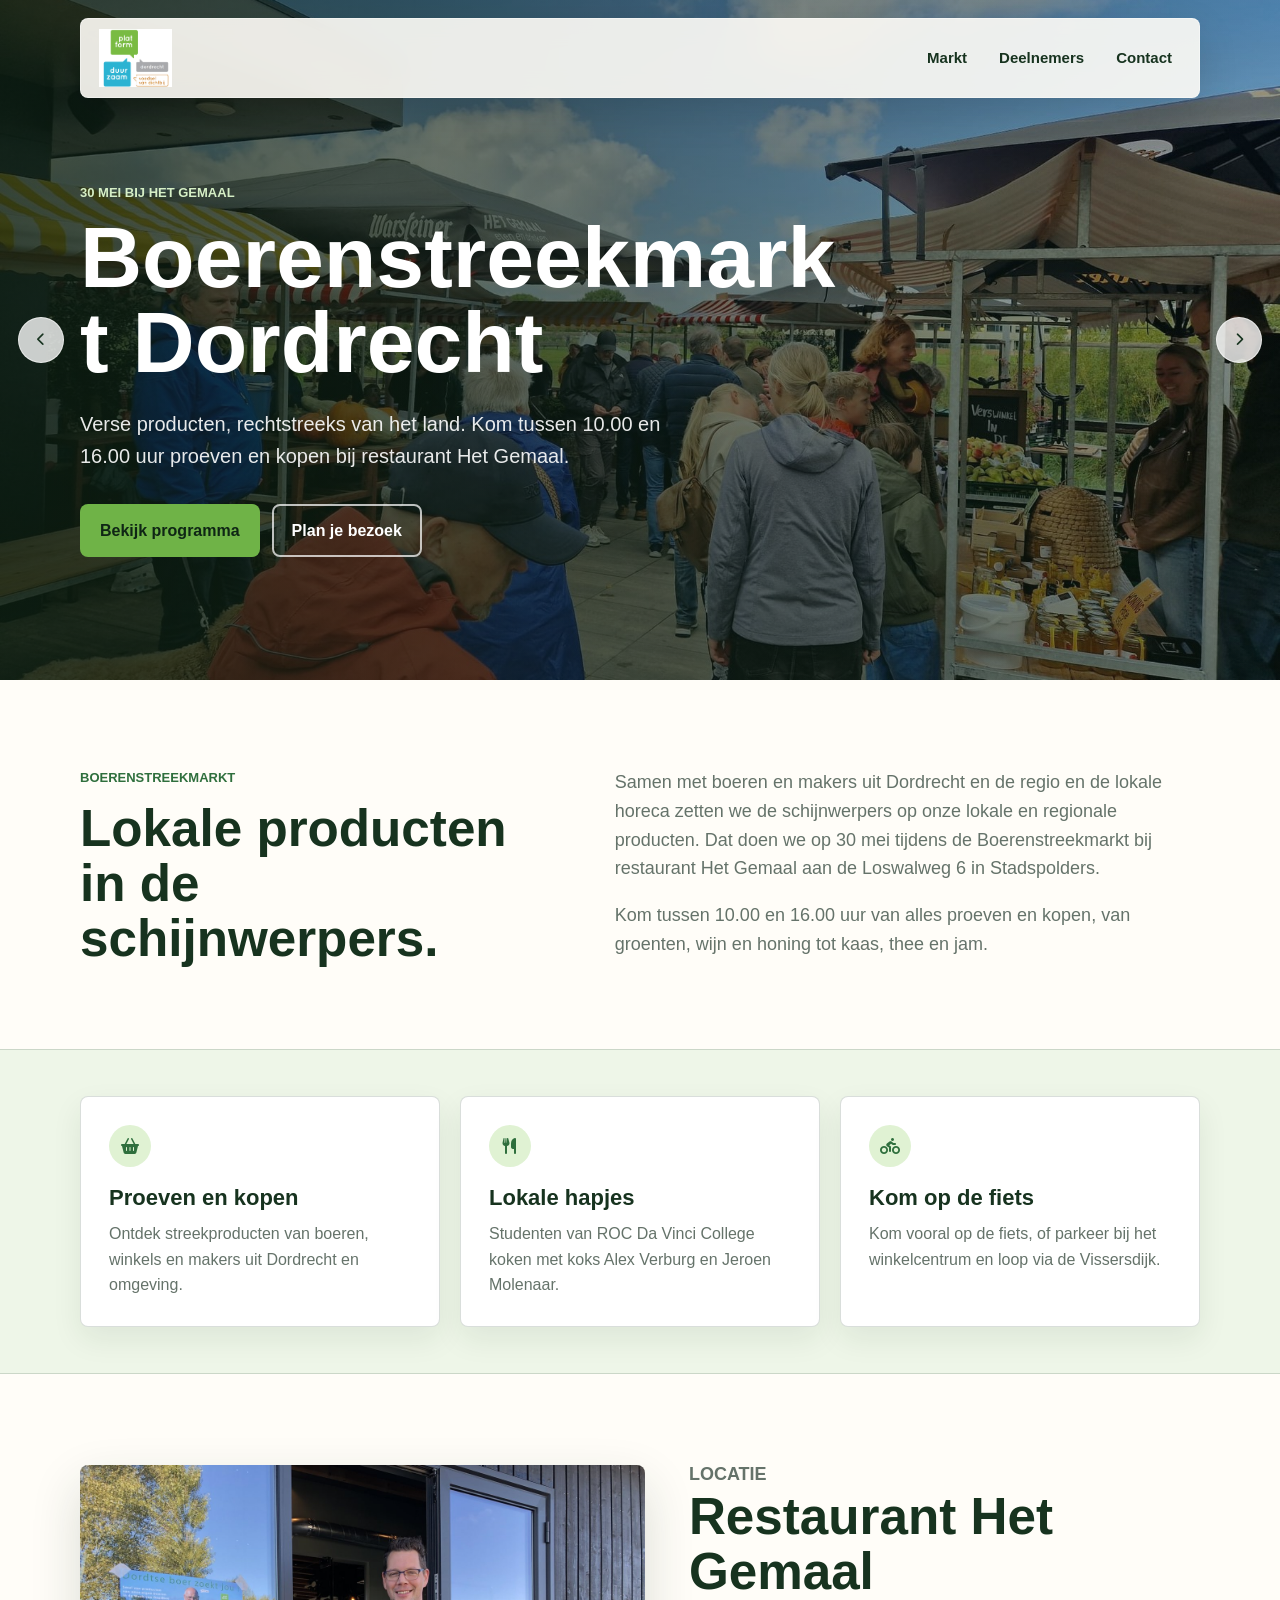
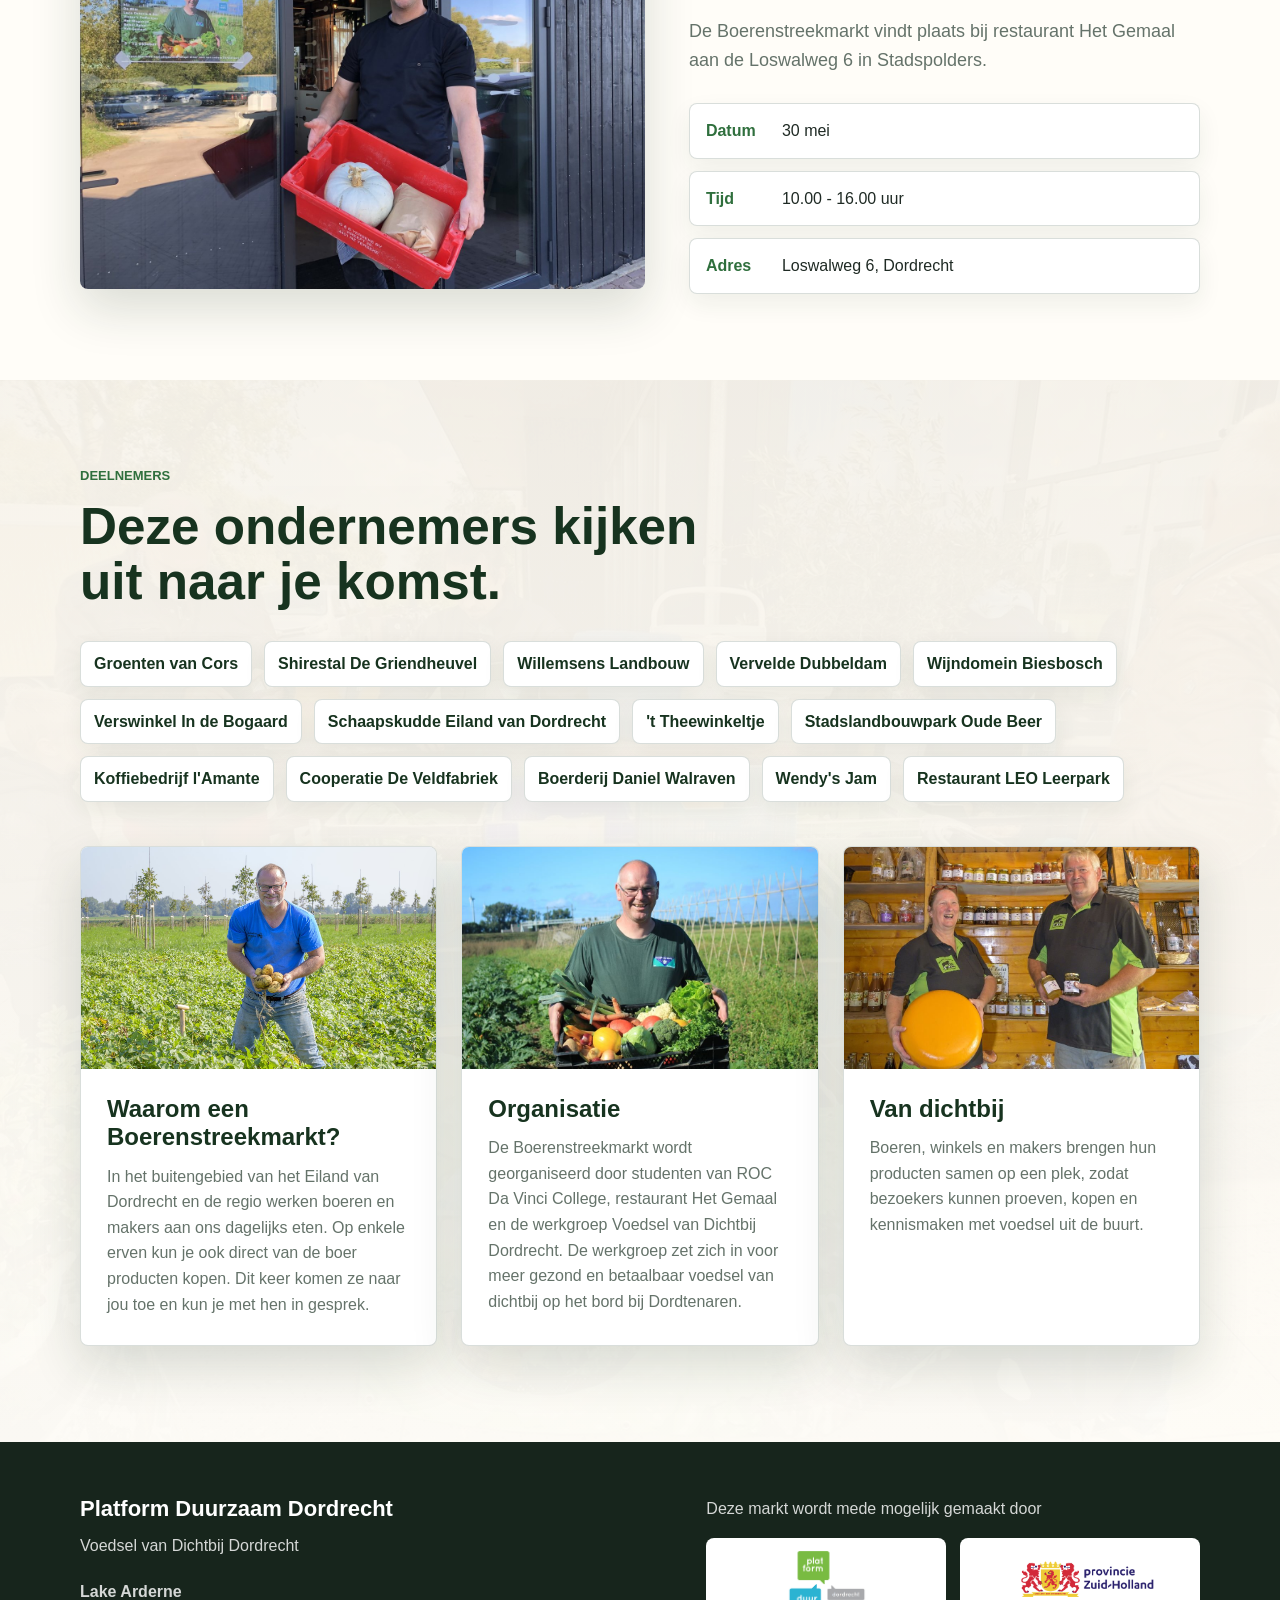
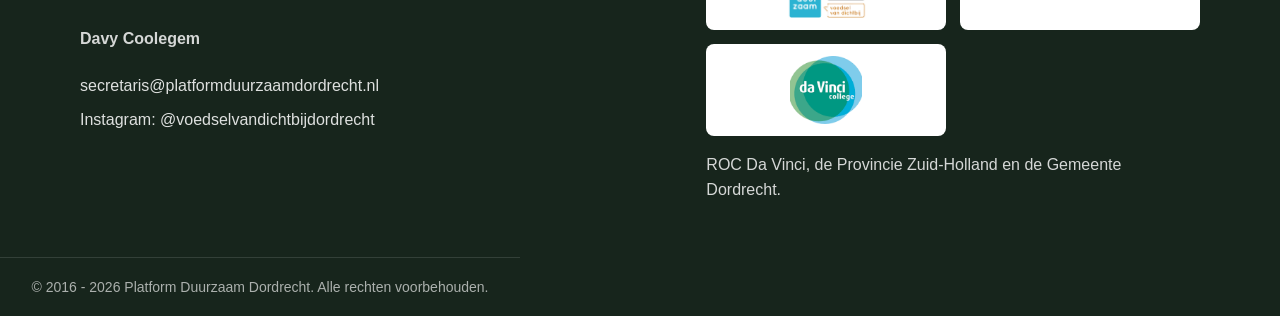
==== index.html @ 02618994 "mentions en davinci logo toegevoeged" ====
<!DOCTYPE html>
<html lang="nl">

<head>
    <meta charset="utf-8">
    <meta http-equiv="X-UA-Compatible" content="IE=edge">
    <meta name="viewport" content="width=device-width, initial-scale=1">
    <meta name="description" content="Boerenstreekmarkt Dordrecht op 30 mei bij restaurant Het Gemaal.">
    <title>Boerenstreekmarkt Dordrecht</title>
    <link rel="stylesheet" href="page.css">
    <link rel="stylesheet" href="https://cdnjs.cloudflare.com/ajax/libs/font-awesome/6.5.0/css/all.min.css">
</head>

<body>
    <header class="site-header">
        <a class="logo-link" href="https://platformduurzaamdordrecht.nl/" aria-label="Platform Duurzaam Dordrecht">
            <img src="images/met voedsel van dichtbij .png" alt="Platform Duurzaam Dordrecht en Voedsel van Dichtbij Dordrecht">
        </a>
        <nav class="site-nav" aria-label="Hoofdnavigatie">
            <a href="#markt">Markt</a>
            <a href="#deelnemers">Deelnemers</a>
            <a href="#contact">Contact</a>
        </nav>
    </header>

    <main>
        <section class="hero" id="markt" aria-label="Boerenstreekmarkt Dordrecht">
            <div class="slider hero-slider">
                <article class="slide active">
                    <img src="images/boerenmarkt1-web.jpg" alt="Kramen en bezoekers op de Boerenstreekmarkt">
                    <div class="hero-content">
                        <p class="eyebrow">30 mei bij Het Gemaal</p>
                        <h1>Boerenstreekmarkt Dordrecht</h1>
                        <p>Verse producten, rechtstreeks van het land. Kom tussen 10.00 en 16.00 uur proeven en kopen bij restaurant Het Gemaal.</p>
                        <div class="hero-actions">
                            <a class="button primary" href="#programma">Bekijk programma</a>
                            <a class="button secondary" href="#locatie">Plan je bezoek</a>
                        </div>
                    </div>
                </article>

                <article class="slide">
                    <img src="images/boerenmarkt2-web.jpg" alt="Verse streekproducten op de Boerenstreekmarkt">
                    <div class="hero-content">
                        <p class="eyebrow">Lokaal en regionaal</p>
                        <h1>Proef de regio</h1>
                        <p>Groenten, wijn, honing, kaas, thee, jam en meer van boeren en makers uit Dordrecht en de regio.</p>
                        <div class="hero-actions">
                            <a class="button primary" href="#deelnemers">Bekijk ondernemers</a>
                            <a class="button secondary" href="#waarom">Waarom deze markt?</a>
                        </div>
                    </div>
                </article>

                <article class="slide">
                    <img src="images/boerenmarkt3-web.jpg" alt="Bezoekers bij een kraam met streekproducten">
                    <div class="hero-content">
                        <p class="eyebrow">Koken met lokale ingredienten</p>
                        <h1>Ontmoet de makers</h1>
                        <p>Studenten van ROC Da Vinci College koken samen met professionele koks lekkere hapjes met lokale ingredienten.</p>
                        <div class="hero-actions">
                            <a class="button primary" href="#organisatie">Organisatie</a>
                            <a class="button secondary" href="#contact">Contact</a>
                        </div>
                    </div>
                </article>
            </div>

            <button class="slider-button hero-prev" type="button" aria-label="Vorige foto">
                <i class="fa-solid fa-chevron-left" aria-hidden="true"></i>
            </button>
            <button class="slider-button hero-next" type="button" aria-label="Volgende foto">
                <i class="fa-solid fa-chevron-right" aria-hidden="true"></i>
            </button>
        </section>

        <section class="intro-section" id="programma">
            <div class="section-inner intro-grid">
                <div>
                    <p class="section-label">Boerenstreekmarkt</p>
                    <h2>Lokale producten in de schijnwerpers.</h2>
                </div>
                <div class="intro-copy">
                    <p>Samen met boeren en makers uit Dordrecht en de regio en de lokale horeca zetten we de schijnwerpers op onze lokale en regionale producten. Dat doen we op 30 mei tijdens de Boerenstreekmarkt bij restaurant Het Gemaal aan de Loswalweg 6 in Stadspolders.</p>
                    <p>Kom tussen 10.00 en 16.00 uur van alles proeven en kopen, van groenten, wijn en honing tot kaas, thee en jam.</p>
                </div>
            </div>
        </section>

        <section class="feature-band">
            <div class="section-inner feature-grid">
                <article>
                    <i class="fa-solid fa-basket-shopping" aria-hidden="true"></i>
                    <h3>Proeven en kopen</h3>
                    <p>Ontdek streekproducten van boeren, winkels en makers uit Dordrecht en omgeving.</p>
                </article>
                <article>
                    <i class="fa-solid fa-utensils" aria-hidden="true"></i>
                    <h3>Lokale hapjes</h3>
                    <p>Studenten van ROC Da Vinci College koken met koks Alex Verburg en Jeroen Molenaar.</p>
                </article>
                <article>
                    <i class="fa-solid fa-person-biking" aria-hidden="true"></i>
                    <h3>Kom op de fiets</h3>
                    <p>Kom vooral op de fiets, of parkeer bij het winkelcentrum en loop via de Vissersdijk.</p>
                </article>
            </div>
        </section>

        <section class="location-section" id="locatie">
            <div class="section-inner location-grid">
                <div class="location-image">
                    <img src="images/het-gemaal-web.jpg" alt="Restaurant Het Gemaal met verse producten">
                </div>
                <div class="location-content">
                    <p class="section-label">Locatie</p>
                    <h2>Restaurant Het Gemaal</h2>
                    <p>De Boerenstreekmarkt vindt plaats bij restaurant Het Gemaal aan de Loswalweg 6 in Stadspolders.</p>
                    <div class="quick-facts">
                        <span><strong>Datum</strong> 30 mei</span>
                        <span><strong>Tijd</strong> 10.00 - 16.00 uur</span>
                        <span><strong>Adres</strong> Loswalweg 6, Dordrecht</span>
                    </div>
                </div>
            </div>
        </section>

        <section class="agenda-section" id="deelnemers">
            <div class="section-inner">
                <div class="section-heading">
                    <p class="section-label">Deelnemers</p>
                    <h2>Deze ondernemers kijken uit naar je komst.</h2>
                </div>

                <div class="participants">
                    <span>Groenten van Cors</span>
                    <span>Shirestal De Griendheuvel</span>
                    <span>Willemsens Landbouw</span>
                    <span>Vervelde Dubbeldam</span>
                    <span>Wijndomein Biesbosch</span>
                    <span>Verswinkel In de Bogaard</span>
                    <span>Schaapskudde Eiland van Dordrecht</span>
                    <span>'t Theewinkeltje</span>
                    <span>Stadslandbouwpark Oude Beer</span>
                    <span>Koffiebedrijf l'Amante</span>
                    <span>Cooperatie De Veldfabriek</span>
                    <span>Boerderij Daniel Walraven</span>
                    <span>Wendy's Jam</span>
                    <span>Restaurant LEO Leerpark</span>
                </div>

                <div class="story-grid" id="waarom">
                    <article>
                        <img src="images/jan-willemsens-web.jpg" alt="Boer met aardappelen op het land">
                        <h3>Waarom een Boerenstreekmarkt?</h3>
                        <p>In het buitengebied van het Eiland van Dordrecht en de regio werken boeren en makers aan ons dagelijks eten. Op enkele erven kun je ook direct van de boer producten kopen. Dit keer komen ze naar jou toe en kun je met hen in gesprek.</p>
                    </article>
                    <article id="organisatie">
                        <img src="images/corstiaan-den-boer-web.jpg" alt="Lokale maker met verse groenten">
                        <h3>Organisatie</h3>
                        <p>De Boerenstreekmarkt wordt georganiseerd door studenten van ROC Da Vinci College, restaurant Het Gemaal en de werkgroep Voedsel van Dichtbij Dordrecht. De werkgroep zet zich in voor meer gezond en betaalbaar voedsel van dichtbij op het bord bij Dordtenaren.</p>
                    </article>
                    <article>
                        <img src="images/griendheuvel-web.jpg" alt="Streekproducenten met producten in een winkel">
                        <h3>Van dichtbij</h3>
                        <p>Boeren, winkels en makers brengen hun producten samen op een plek, zodat bezoekers kunnen proeven, kopen en kennismaken met voedsel uit de buurt.</p>
                    </article>
                </div>
            </div>
        </section>
    </main>

    <footer class="site-footer" id="contact">
        <div class="section-inner footer-grid">
            <div>
                <h2>Platform Duurzaam Dordrecht</h2>
                <p>Voedsel van Dichtbij Dordrecht</p>
                <h4>Lake Arderne</h4>
                <h4>Davy Coolegem</h4>
                <address>
                    <a href="mailto:secretaris@platformduurzaamdordrecht.nl">secretaris@platformduurzaamdordrecht.nl</a>
                    <a href="https://www.instagram.com/voedselvandichtbijdordrecht/">Instagram: @voedselvandichtbijdordrecht</a>
                </address>
                
            </div>
            <div class="footer-partners">
                <p>Deze markt wordt mede mogelijk gemaakt door</p>
                <div class="partner-logos">
                    <img src="images/met voedsel van dichtbij .png" alt="Platform Duurzaam Dordrecht en Voedsel van Dichtbij Dordrecht">
                    <img src="images/Provincie Zuid-Holland-Basislogo-RGB-1.0_extra-onderruimte.png" alt="Provincie Zuid-Holland">
                    <img src="images/davinci_logo.png" alt="ROC Da Vinci College">
                </div>
                <p>ROC Da Vinci, de Provincie Zuid-Holland en de Gemeente Dordrecht.</p>
            </div>
        </div>
        <p class="copyright">&copy; 2016 - 2026 Platform Duurzaam Dordrecht. Alle rechten voorbehouden.</p>
    </footer>

    <script src="page.js"></script>
</body>

</html>
---- page.css ----
:root {
    --green-900: #17331f;
    --green-700: #2f6f3d;
    --green-500: #6fb347;
    --sky-500: #2f9fbd;
    --cream: #f8f4ec;
    --paper: #fffdf8;
    --ink: #1f2a24;
    --muted: #65736a;
    --line: rgba(23, 51, 31, 0.16);
    --shadow: 0 20px 50px rgba(23, 51, 31, 0.16);
}

* {
    box-sizing: border-box;
}

html {
    scroll-behavior: smooth;
}

body {
    margin: 0;
    overflow-x: hidden;
    background: var(--paper);
    color: var(--ink);
    font-family: Arial, Helvetica, sans-serif;
    line-height: 1.6;
}

img {
    display: block;
    max-width: 100%;
}

a {
    color: inherit;
}

.section-inner {
    width: min(1120px, calc(100% - 40px));
    margin: 0 auto;
}

.site-header {
    position: fixed;
    top: 18px;
    left: 50%;
    z-index: 20;
    display: flex;
    width: min(1120px, calc(100% - 32px));
    min-height: 66px;
    align-items: center;
    justify-content: space-between;
    gap: 18px;
    padding: 10px 14px 10px 18px;
    transform: translateX(-50%);
    border: 1px solid rgba(255, 255, 255, 0.38);
    border-radius: 8px;
    background: rgba(255, 253, 248, 0.9);
    box-shadow: 0 14px 40px rgba(0, 0, 0, 0.12);
    backdrop-filter: blur(12px);
}

.logo-link {
    display: inline-flex;
    align-items: center;
    text-decoration: none;
}

.logo-link img {
    width: auto;
    height: 58px;
    max-width: 190px;
    object-fit: contain;
}

.site-nav {
    display: flex;
    align-items: center;
    gap: 6px;
}

.site-nav a {
    border-radius: 8px;
    padding: 9px 13px;
    color: var(--green-900);
    font-size: 15px;
    font-weight: 700;
    text-decoration: none;
}

.site-nav a:hover,
.site-nav a:focus-visible {
    background: #e8f3df;
    outline: none;
}

.hero {
    position: relative;
    min-height: 680px;
    overflow: hidden;
    background: var(--green-900);
}

.hero-slider {
    position: relative;
    min-height: 680px;
}

.slide {
    position: absolute;
    inset: 0;
    display: grid;
    place-items: center;
    opacity: 0;
    pointer-events: none;
    transition: opacity 0.8s ease;
}

.slide.active {
    opacity: 1;
    pointer-events: auto;
}

.slide::after {
    position: absolute;
    inset: 0;
    content: "";
    background:
        linear-gradient(90deg, rgba(13, 31, 18, 0.76) 0%, rgba(13, 31, 18, 0.52) 46%, rgba(13, 31, 18, 0.2) 100%),
        linear-gradient(0deg, rgba(13, 31, 18, 0.32), rgba(13, 31, 18, 0.06));
}

.slide img {
    position: absolute;
    inset: 0;
    width: 100%;
    height: 100%;
    object-fit: cover;
}

.hero-content {
    position: relative;
    z-index: 2;
    width: min(1120px, calc(100% - 40px));
    margin-top: 60px;
    color: white;
}

.eyebrow,
.section-label {
    margin: 0 0 12px;
    color: #d6efc6;
    font-size: 13px;
    font-weight: 800;
    letter-spacing: 0;
    text-transform: uppercase;
}

.hero-content h1 {
    max-width: 780px;
    margin: 0;
    font-size: clamp(44px, 7vw, 86px);
    line-height: 0.98;
    letter-spacing: 0;
    overflow-wrap: break-word;
}

.hero-content > p:not(.eyebrow) {
    max-width: 620px;
    margin: 24px 0 0;
    color: rgba(255, 255, 255, 0.9);
    font-size: 20px;
}

.hero-actions {
    display: flex;
    flex-wrap: wrap;
    gap: 12px;
    margin-top: 32px;
}

.button {
    display: inline-flex;
    min-height: 48px;
    align-items: center;
    justify-content: center;
    border: 2px solid transparent;
    border-radius: 8px;
    padding: 12px 18px;
    font-weight: 800;
    text-decoration: none;
    transition: transform 0.2s ease, background 0.2s ease, border-color 0.2s ease;
}

.button:hover,
.button:focus-visible {
    transform: translateY(-2px);
    outline: none;
}

.button.primary {
    background: var(--green-500);
    color: #0f2615;
}

.button.secondary {
    border-color: rgba(255, 255, 255, 0.72);
    color: white;
}

.button.secondary:hover,
.button.secondary:focus-visible {
    background: white;
    color: var(--green-900);
}

.slider-button {
    position: absolute;
    top: 50%;
    z-index: 5;
    display: inline-grid;
    width: 46px;
    height: 46px;
    place-items: center;
    border: 1px solid rgba(255, 255, 255, 0.58);
    border-radius: 50%;
    background: rgba(255, 255, 255, 0.78);
    color: var(--green-900);
    cursor: pointer;
    transform: translateY(-50%);
    transition: background 0.2s ease, transform 0.2s ease;
}

.slider-button:hover,
.slider-button:focus-visible {
    background: white;
    outline: none;
    transform: translateY(-50%) scale(1.05);
}

.hero-prev {
    left: max(18px, calc((100vw - 1120px) / 2 - 72px));
}

.hero-next {
    right: max(18px, calc((100vw - 1120px) / 2 - 72px));
}

.intro-section {
    padding: 88px 0 72px;
    background: var(--paper);
}

.intro-grid {
    display: grid;
    grid-template-columns: 0.9fr 1.1fr;
    gap: 56px;
    align-items: start;
}

.section-label {
    color: var(--green-700);
}

.intro-grid h2,
.section-heading h2 {
    margin: 0;
    color: var(--green-900);
    font-size: clamp(32px, 4vw, 52px);
    line-height: 1.08;
    letter-spacing: 0;
}

.intro-copy p {
    margin: 0 0 18px;
    color: var(--muted);
    font-size: 18px;
}

.feature-band {
    padding: 46px 0;
    background: #eef6e8;
    border-block: 1px solid var(--line);
}

.feature-grid {
    display: grid;
    grid-template-columns: repeat(3, 1fr);
    gap: 20px;
}

.feature-grid article {
    min-height: 190px;
    padding: 28px;
    border: 1px solid var(--line);
    border-radius: 8px;
    background: white;
    box-shadow: 0 12px 30px rgba(23, 51, 31, 0.08);
}

.feature-grid i {
    display: inline-grid;
    width: 42px;
    height: 42px;
    margin-bottom: 18px;
    place-items: center;
    border-radius: 50%;
    background: #e0f2d3;
    color: var(--green-700);
}

.feature-grid h3,
.agenda-panel h3,
.site-footer h2 {
    margin: 0 0 10px;
    color: var(--green-900);
    font-size: 22px;
    line-height: 1.2;
}

.feature-grid p {
    margin: 0;
    color: var(--muted);
}

.agenda-section {
    padding: 86px 0 96px;
    background:
        linear-gradient(180deg, rgba(248, 244, 236, 0.96), rgba(255, 253, 248, 0.98)),
        url("images/boerenmarkt2-web.jpg") center / cover;
}

.section-heading {
    max-width: 680px;
    margin-bottom: 32px;
}

.agenda-grid {
    display: grid;
    grid-template-columns: repeat(3, 1fr);
    gap: 20px;
}

.agenda-panel {
    display: flex;
    min-height: 360px;
    flex-direction: column;
    gap: 16px;
    padding: 28px;
    border: 1px solid var(--line);
    border-radius: 8px;
    background: rgba(255, 255, 255, 0.94);
    box-shadow: var(--shadow);
}

.agenda-panel.accent {
    background: var(--green-900);
    color: white;
}

.agenda-panel.accent h3,
.agenda-panel.accent .agenda-item p {
    color: white;
}

.agenda-panel.accent .agenda-item {
    border-color: rgba(255, 255, 255, 0.22);
}

.agenda-panel.accent .agenda-item span {
    background: #d6efc6;
    color: var(--green-900);
}

.agenda-item {
    display: grid;
    grid-template-columns: 86px 1fr;
    gap: 14px;
    align-items: start;
    padding-top: 16px;
    border-top: 1px solid var(--line);
}

.agenda-item span {
    display: inline-flex;
    min-height: 34px;
    align-items: center;
    justify-content: center;
    border-radius: 8px;
    background: #e8f3df;
    color: var(--green-900);
    font-size: 14px;
    font-weight: 800;
    text-align: center;
}

.agenda-item p {
    margin: 0;
    color: var(--muted);
}

.location-section {
    padding: 86px 0;
    background: var(--paper);
}

.location-grid {
    display: grid;
    grid-template-columns: 1.05fr 0.95fr;
    gap: 44px;
    align-items: center;
}

.location-image {
    overflow: hidden;
    border-radius: 8px;
    box-shadow: var(--shadow);
}

.location-image img {
    width: 100%;
    aspect-ratio: 4 / 3;
    object-fit: cover;
}

.location-content h2 {
    margin: 0 0 18px;
    color: var(--green-900);
    font-size: clamp(32px, 4vw, 52px);
    line-height: 1.08;
}

.location-content p {
    margin: 0;
    color: var(--muted);
    font-size: 18px;
}

.quick-facts {
    display: grid;
    gap: 12px;
    margin-top: 28px;
}

.quick-facts span {
    display: flex;
    gap: 12px;
    align-items: center;
    padding: 14px 16px;
    border: 1px solid var(--line);
    border-radius: 8px;
    background: white;
    box-shadow: 0 10px 24px rgba(23, 51, 31, 0.07);
}

.quick-facts strong {
    min-width: 64px;
    color: var(--green-700);
}

.participants {
    display: flex;
    flex-wrap: wrap;
    gap: 12px;
    margin-bottom: 44px;
}

.participants span {
    display: inline-flex;
    min-height: 42px;
    align-items: center;
    border: 1px solid var(--line);
    border-radius: 8px;
    padding: 9px 13px;
    background: white;
    color: var(--green-900);
    font-weight: 800;
    box-shadow: 0 8px 22px rgba(23, 51, 31, 0.07);
}

.story-grid {
    display: grid;
    grid-template-columns: repeat(3, 1fr);
    gap: 24px;
}

.story-grid article {
    overflow: hidden;
    border: 1px solid var(--line);
    border-radius: 8px;
    background: white;
    box-shadow: var(--shadow);
}

.story-grid img {
    width: 100%;
    aspect-ratio: 16 / 10;
    object-fit: cover;
}

.story-grid h3 {
    margin: 26px 26px 12px;
    color: var(--green-900);
    font-size: 24px;
    line-height: 1.18;
}

.story-grid p {
    margin: 0 26px 28px;
    color: var(--muted);
}

.site-footer {
    background: #17251c;
    color: rgba(255, 255, 255, 0.82);
}

.footer-grid {
    display: grid;
    grid-template-columns: 1.2fr 1fr;
    gap: 34px;
    align-items: start;
    padding: 54px 0 38px;
}

.site-footer h2 {
    color: white;
}

.site-footer p {
    max-width: 520px;
    margin: 0;
}

.site-footer address {
    display: grid;
    gap: 8px;
    margin-top: 18px;
    font-style: normal;
}

.site-footer a {
    color: rgba(255, 255, 255, 0.86);
    text-decoration: none;
}

.site-footer a:hover,
.site-footer a:focus-visible {
    color: #d6efc6;
    outline: none;
}

.footer-partners p {
    margin: 0 0 16px;
}

.partner-logos {
    display: grid;
    grid-template-columns: 1fr 1fr;
    gap: 14px;
    align-items: center;
    margin-bottom: 16px;
}

.partner-logos img {
    width: 100%;
    max-height: 92px;
    object-fit: contain;
    border-radius: 8px;
    background: white;
    padding: 12px;
}

.copyright {
    margin: 0;
    padding: 18px 20px;
    border-top: 1px solid rgba(255, 255, 255, 0.12);
    color: rgba(255, 255, 255, 0.64);
    font-size: 14px;
    text-align: center;
}

@media (max-width: 980px) {
    .hero,
    .hero-slider {
        min-height: 620px;
    }

    .intro-grid,
    .feature-grid,
    .agenda-grid,
    .location-grid,
    .story-grid,
    .footer-grid {
        grid-template-columns: 1fr;
    }

    .agenda-panel {
        min-height: auto;
    }
}

@media (max-width: 720px) {
    .section-inner {
        width: min(100% - 28px, 1120px);
    }

    .site-header {
        top: 10px;
        width: calc(100% - 20px);
        align-items: flex-start;
        flex-direction: column;
        gap: 10px;
        padding: 12px;
    }

    .logo-link img {
        width: auto;
        height: 54px;
    }

    .site-nav {
        width: 100%;
        justify-content: space-between;
    }

    .site-nav a {
        padding: 8px 9px;
        font-size: 14px;
    }

    .hero,
    .hero-slider {
        min-height: 680px;
    }

    .hero-content {
        width: min(100% - 30px, 1120px);
        margin-top: 110px;
    }

    .hero-content h1 {
        font-size: 34px;
        line-height: 1.08;
    }

    .hero-content > p:not(.eyebrow) {
        font-size: 18px;
    }

    .hero-actions {
        align-items: stretch;
        flex-direction: column;
    }

    .button {
        width: 100%;
    }

    .slider-button {
        top: auto;
        bottom: 22px;
        transform: none;
    }

    .slider-button:hover,
    .slider-button:focus-visible {
        transform: scale(1.05);
    }

    .hero-prev {
        left: 18px;
    }

    .hero-next {
        right: 18px;
    }

    .intro-section,
    .agenda-section {
        padding: 62px 0;
    }

    .feature-grid article,
    .agenda-panel {
        padding: 22px;
    }

    .agenda-item {
        grid-template-columns: 1fr;
        gap: 9px;
    }

    .agenda-item span {
        width: fit-content;
        padding: 0 12px;
    }

    .quick-facts span {
        align-items: flex-start;
        flex-direction: column;
        gap: 3px;
    }

    .participants span {
        width: 100%;
    }

    .partner-logos {
        grid-template-columns: 1fr;
    }
}
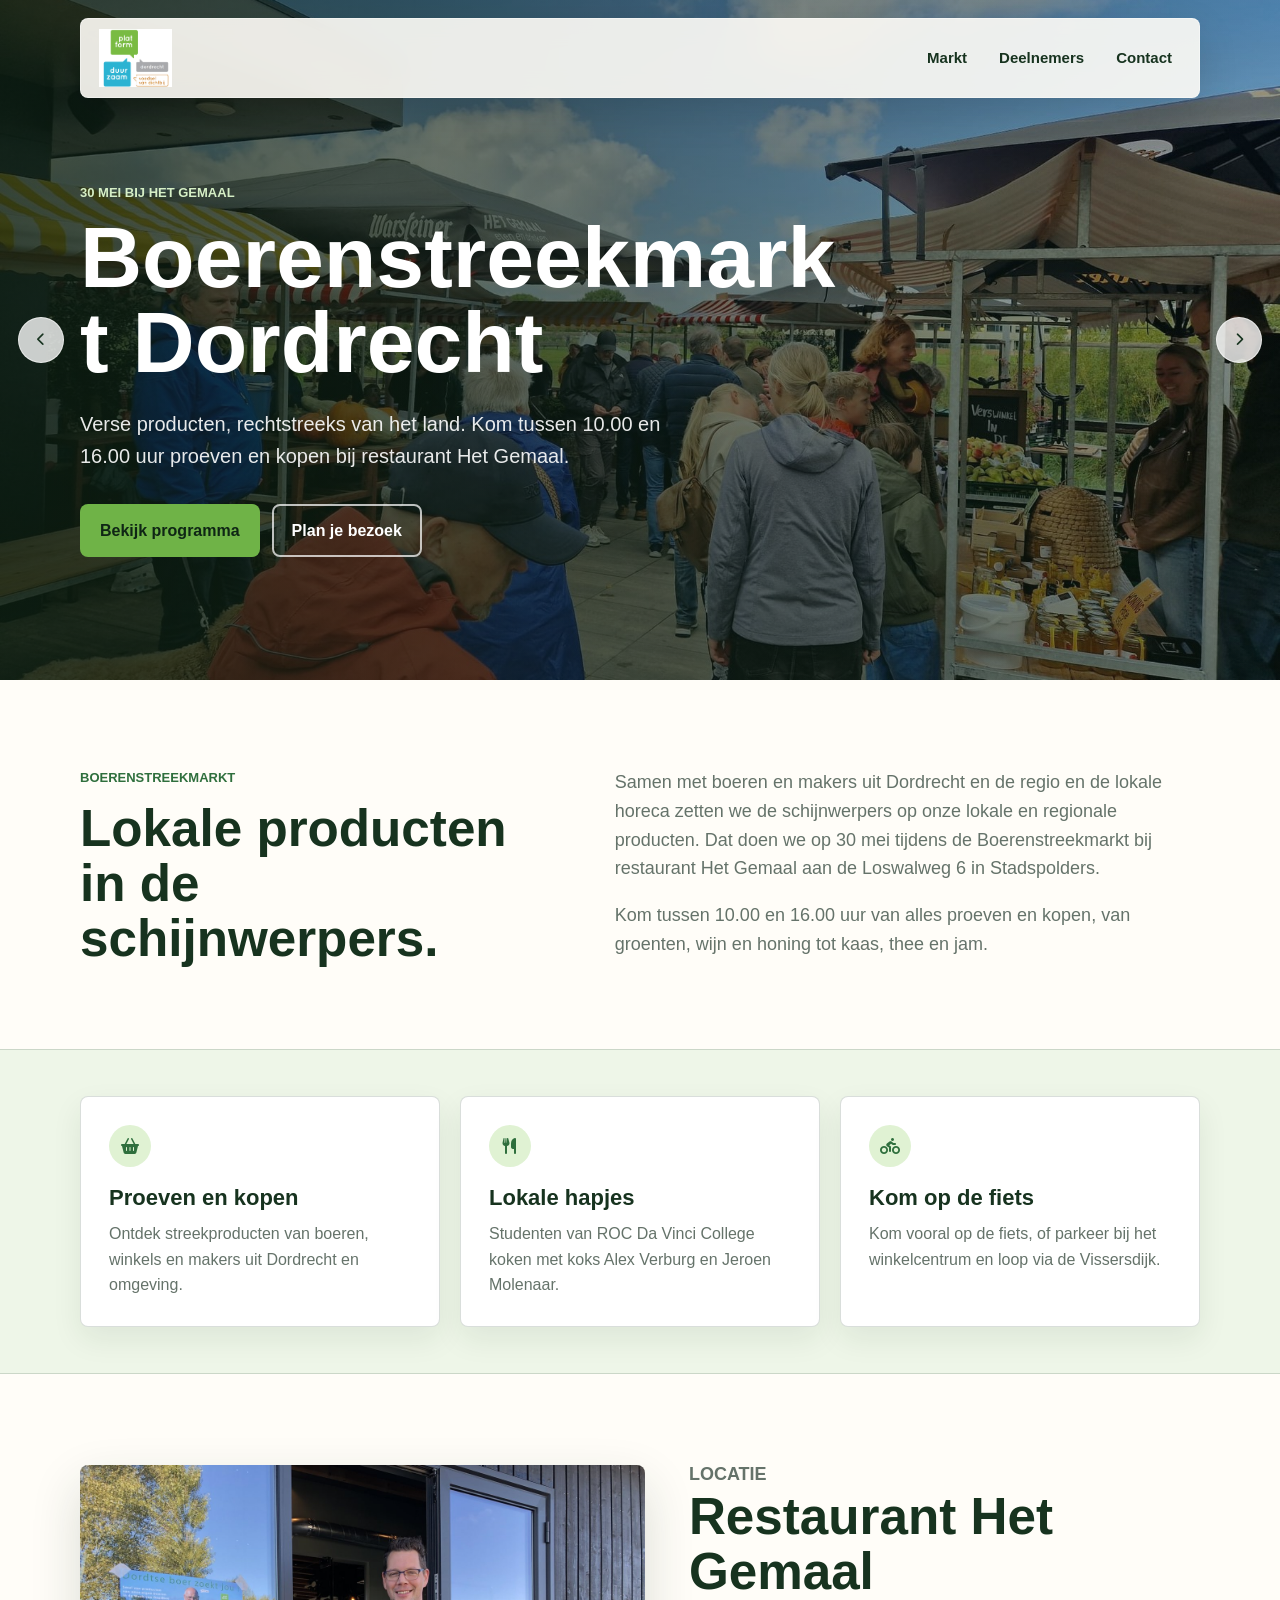
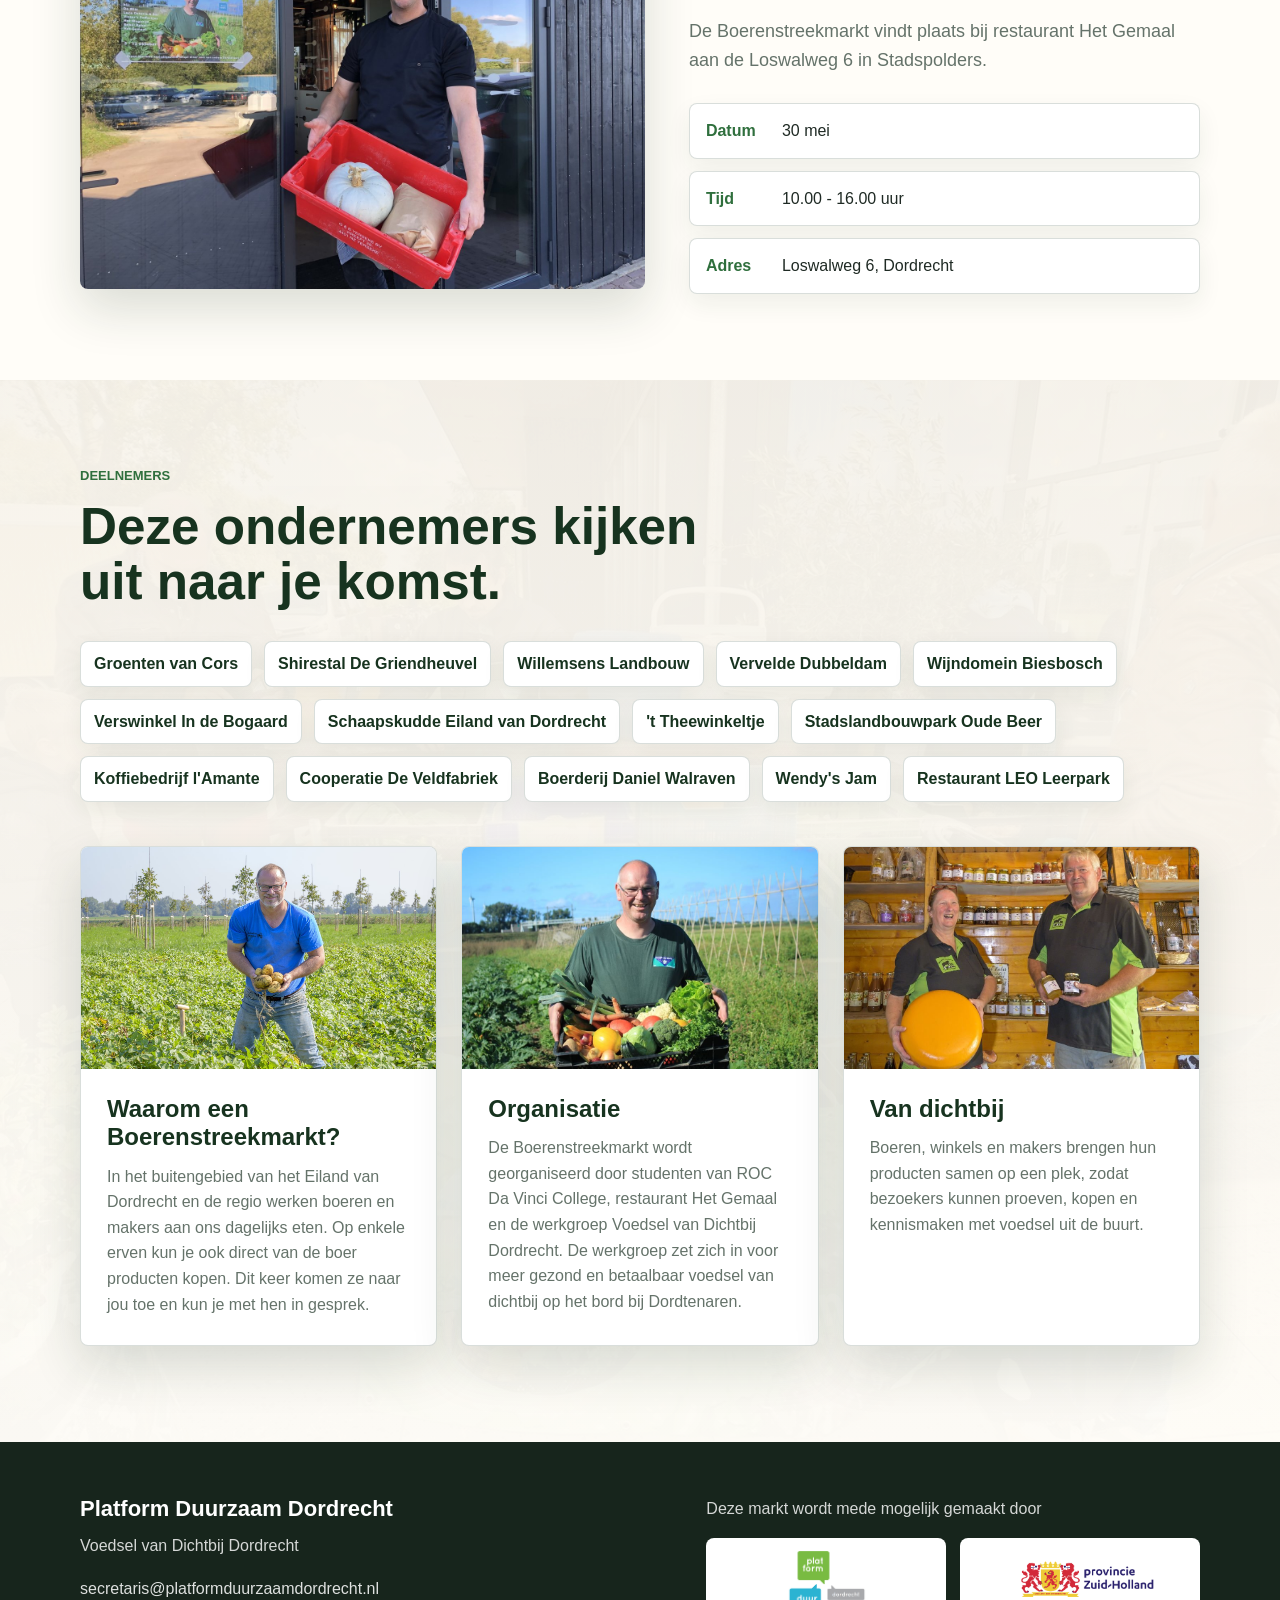
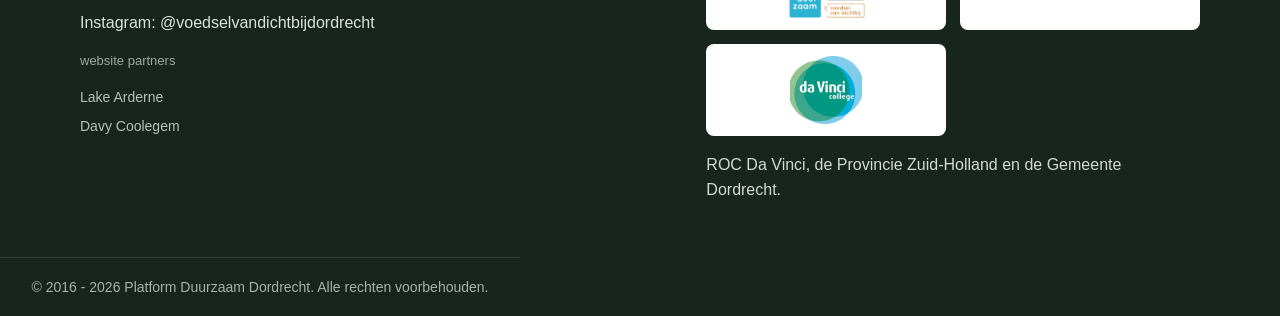
==== commit 2e4db2e0: "creator names netter gemaakt" ====
--- a/index.html
+++ b/index.html
@@ -175,12 +175,15 @@
             <div>
                 <h2>Platform Duurzaam Dordrecht</h2>
                 <p>Voedsel van Dichtbij Dordrecht</p>
-                <h4>Lake Arderne</h4>
-                <h4>Davy Coolegem</h4>
                 <address>
                     <a href="mailto:secretaris@platformduurzaamdordrecht.nl">secretaris@platformduurzaamdordrecht.nl</a>
                     <a href="https://www.instagram.com/voedselvandichtbijdordrecht/">Instagram: @voedselvandichtbijdordrecht</a>
                 </address>
+                <div class="footer-contacts">
+                    <p style="margin: 16px 0 8px; font-size: 13px; color: rgba(255, 255, 255, 0.6);">website partners</p>
+                    <div class="contact-person">Lake Arderne</div>
+                    <div class="contact-person">Davy Coolegem</div>
+                </div>
                 
             </div>
             <div class="footer-partners">
--- a/page.css
+++ b/page.css
@@ -552,6 +552,18 @@
     outline: none;
 }
 
+.footer-contacts {
+    display: flex;
+    flex-direction: column;
+    gap: 6px;
+}
+
+.contact-person {
+    font-weight: 400;
+    font-size: 14px;
+    color: rgba(255, 255, 255, 0.7);
+}
+
 .footer-partners p {
     margin: 0 0 16px;
 }
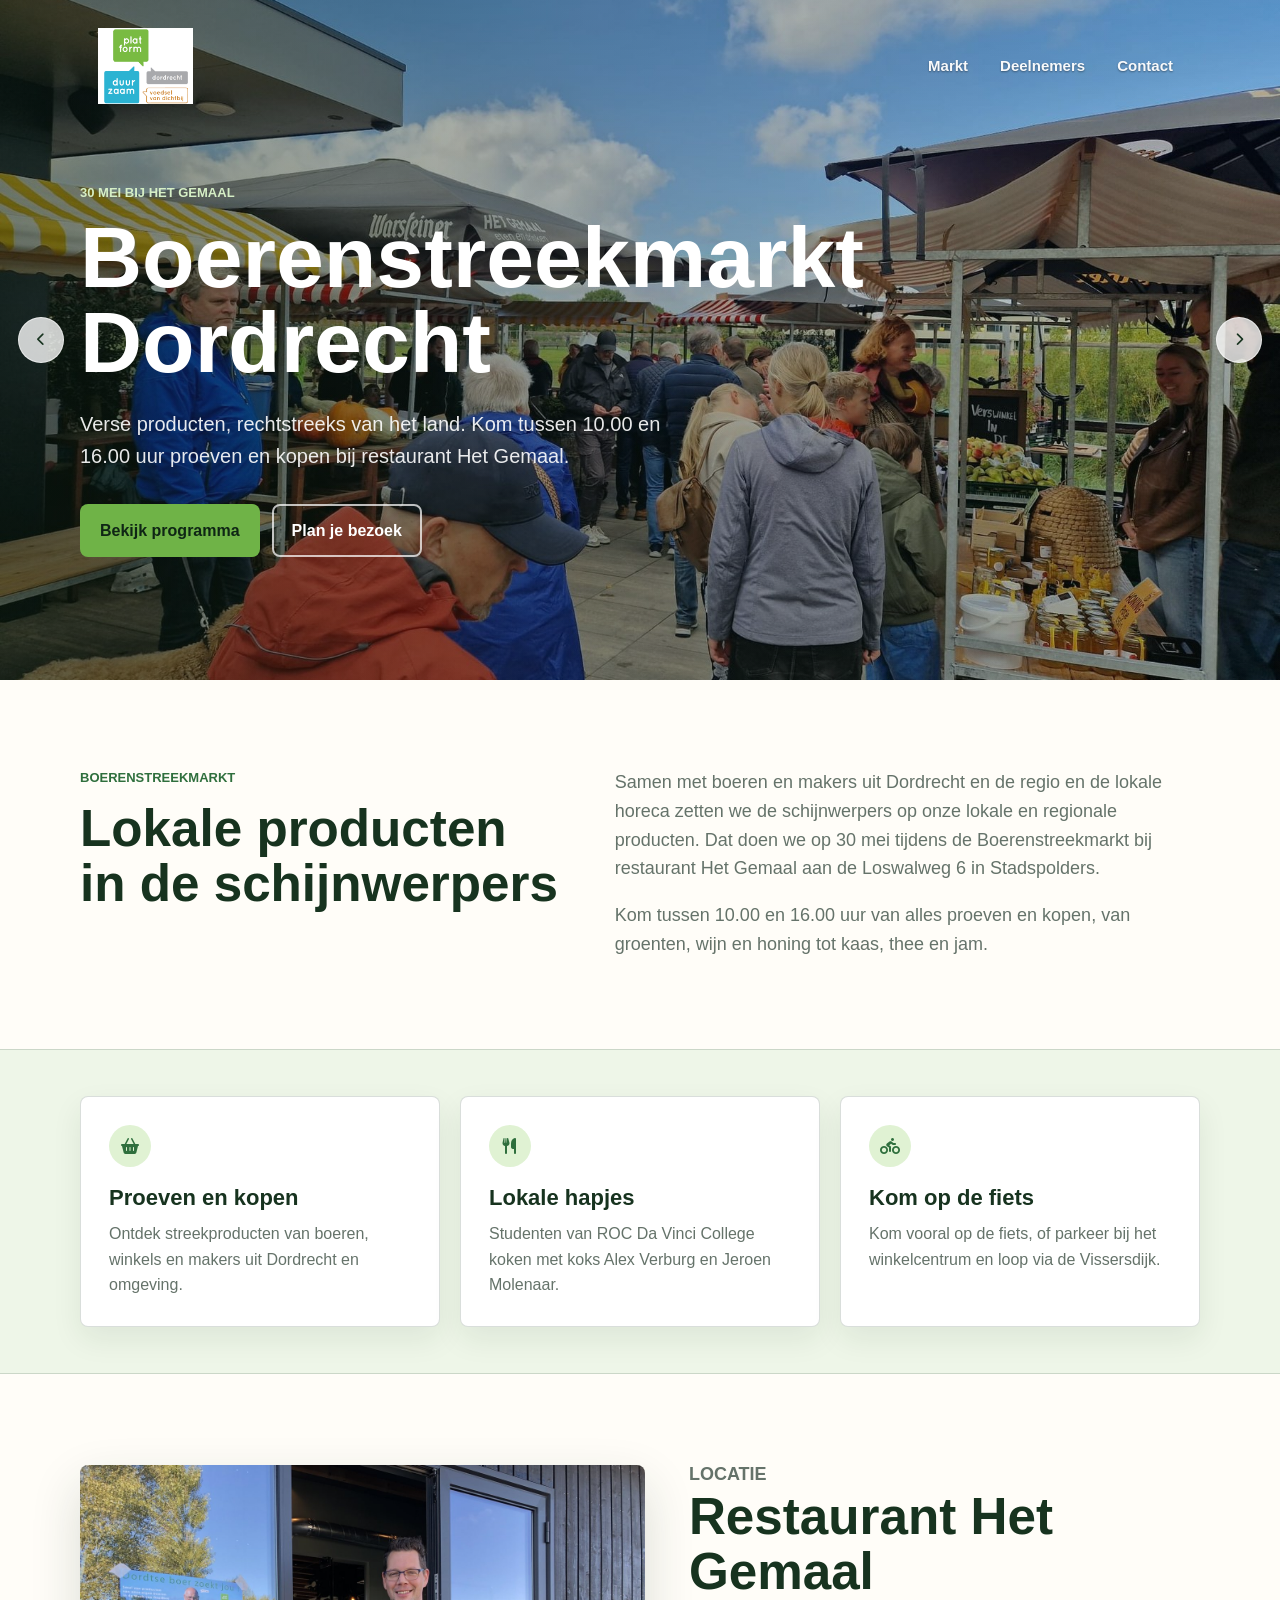
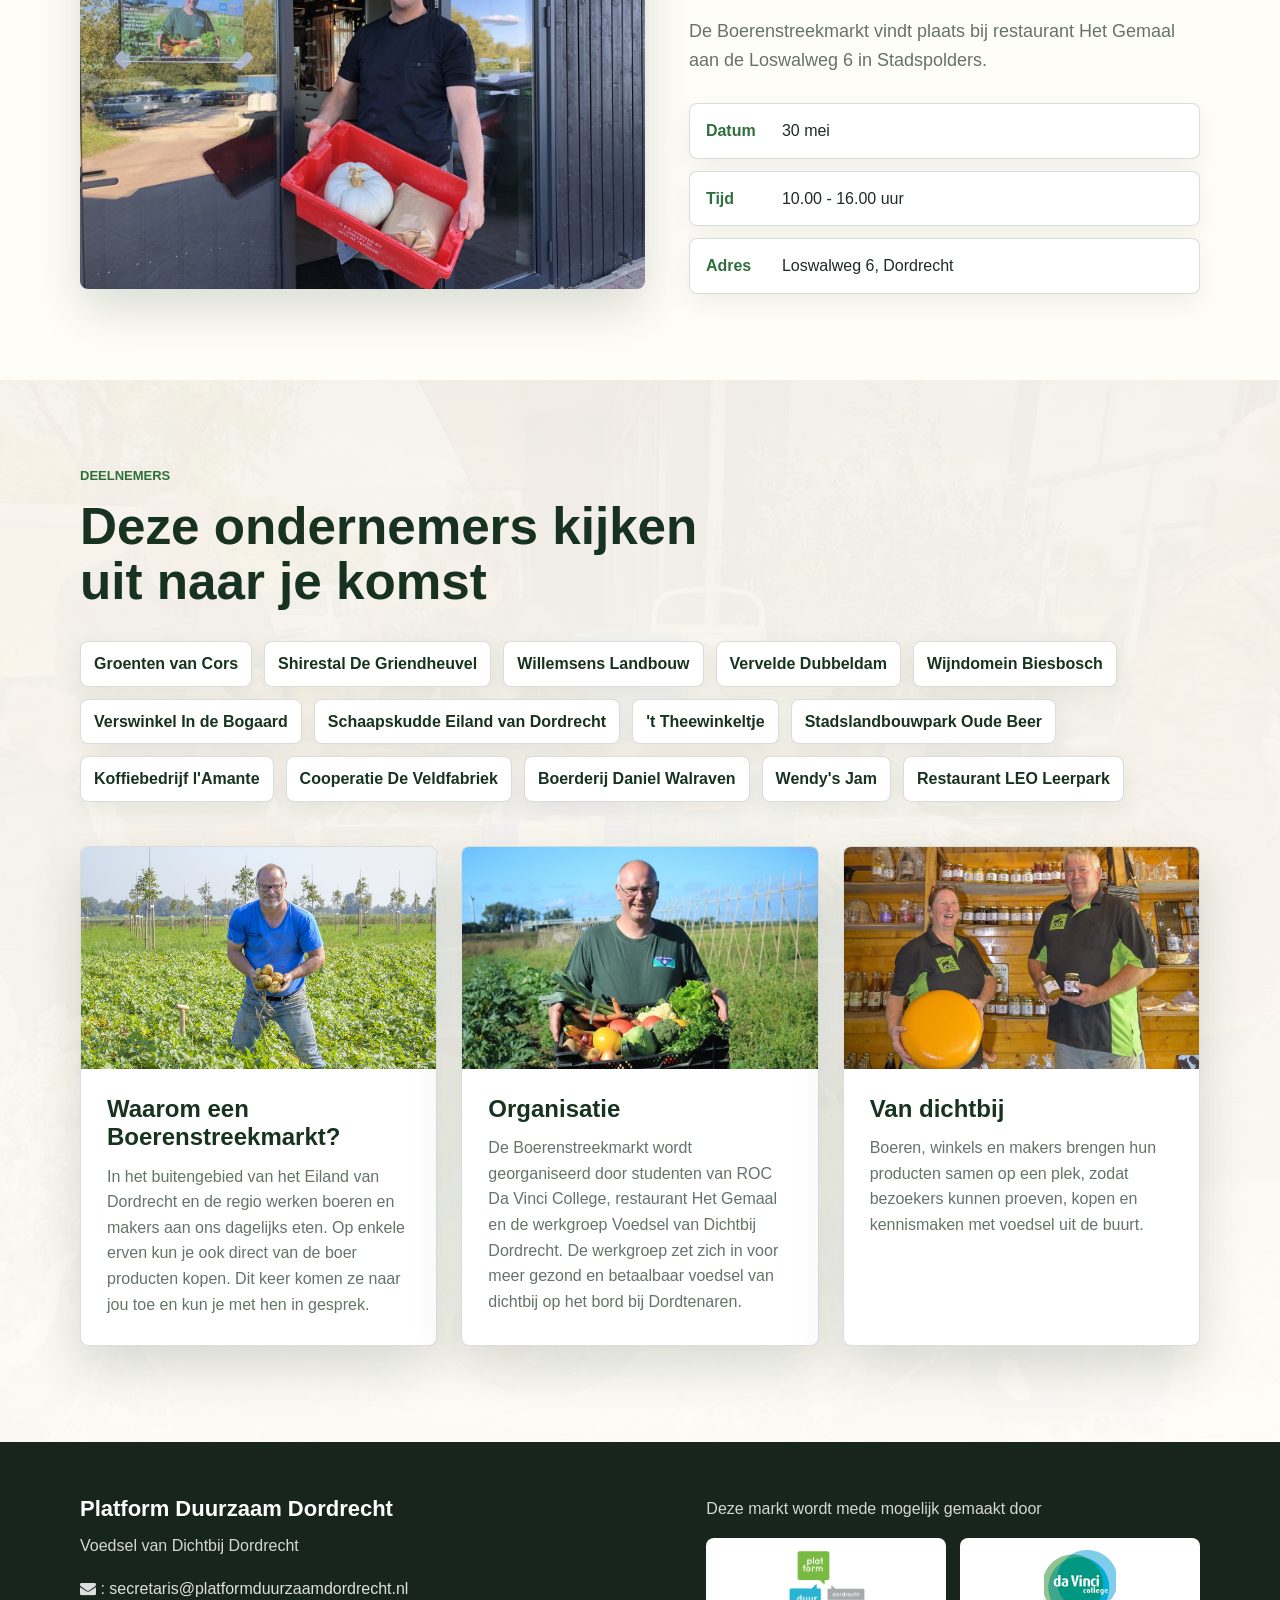
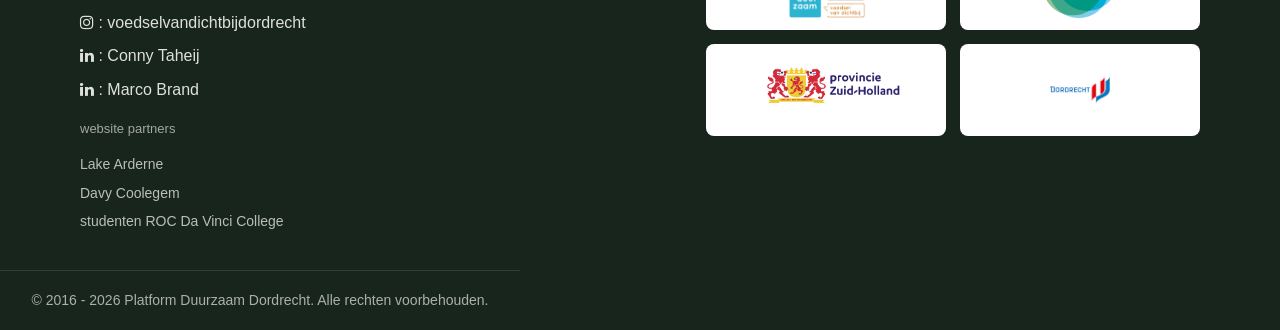
==== commit a2b1148f: "Update HTML and CSS for improved layout and styling; add new logo image" ====
--- a/index.html
+++ b/index.html
@@ -9,6 +9,7 @@
     <title>Boerenstreekmarkt Dordrecht</title>
     <link rel="stylesheet" href="page.css">
     <link rel="stylesheet" href="https://cdnjs.cloudflare.com/ajax/libs/font-awesome/6.5.0/css/all.min.css">
+    <link rel="stylesheet" href="https://cdnjs.cloudflare.com/ajax/libs/font-awesome/4.7.0/css/font-awesome.min.css">
 </head>
 
 <body>
@@ -78,7 +79,7 @@
             <div class="section-inner intro-grid">
                 <div>
                     <p class="section-label">Boerenstreekmarkt</p>
-                    <h2>Lokale producten in de schijnwerpers.</h2>
+                    <h2>Lokale producten in de schijnwerpers</h2>
                 </div>
                 <div class="intro-copy">
                     <p>Samen met boeren en makers uit Dordrecht en de regio en de lokale horeca zetten we de schijnwerpers op onze lokale en regionale producten. Dat doen we op 30 mei tijdens de Boerenstreekmarkt bij restaurant Het Gemaal aan de Loswalweg 6 in Stadspolders.</p>
@@ -129,7 +130,7 @@
             <div class="section-inner">
                 <div class="section-heading">
                     <p class="section-label">Deelnemers</p>
-                    <h2>Deze ondernemers kijken uit naar je komst.</h2>
+                    <h2>Deze ondernemers kijken uit naar je komst</h2>
                 </div>
 
                 <div class="participants">
@@ -176,13 +177,25 @@
                 <h2>Platform Duurzaam Dordrecht</h2>
                 <p>Voedsel van Dichtbij Dordrecht</p>
                 <address>
-                    <a href="mailto:secretaris@platformduurzaamdordrecht.nl">secretaris@platformduurzaamdordrecht.nl</a>
-                    <a href="https://www.instagram.com/voedselvandichtbijdordrecht/">Instagram: @voedselvandichtbijdordrecht</a>
+                    <a href="mailto:secretaris@platformduurzaamdordrecht.nl">
+                        <i class="fa fa-envelope"></i> : secretaris@platformduurzaamdordrecht.nl
+                    </a>
+
+                    <a href="https://www.instagram.com/voedselvandichtbijdordrecht/" target="_blank" rel="noopener">
+                        <i class="fa fa-instagram"></i> : voedselvandichtbijdordrecht
+                    </a>
+                    <a href="https://www.linkedin.com/in/conny-taheij/" target="_blank" rel="noopener">
+                        <i class="fa fa-linkedin"></i> : Conny Taheij
+                    </a>
+                    <a href="https://www.linkedin.com/in/marcobrand1/" target="_blank" rel="noopener">
+                        <i class="fa fa-linkedin"></i> : Marco Brand
+                    </a>
                 </address>
                 <div class="footer-contacts">
                     <p style="margin: 16px 0 8px; font-size: 13px; color: rgba(255, 255, 255, 0.6);">website partners</p>
-                    <div class="contact-person">Lake Arderne</div>
-                    <div class="contact-person">Davy Coolegem</div>
+                    <div class="contact-person">Lake Arderne </div>
+                    <div class="contact-person">Davy Coolegem </div>
+                    <div class="contact-person">studenten ROC Da Vinci College</div>
                 </div>
                 
             </div>
@@ -190,10 +203,10 @@
                 <p>Deze markt wordt mede mogelijk gemaakt door</p>
                 <div class="partner-logos">
                     <img src="images/met voedsel van dichtbij .png" alt="Platform Duurzaam Dordrecht en Voedsel van Dichtbij Dordrecht">
+                    <img src="images/davinci_logo.png" alt="ROC Da Vinci College">
                     <img src="images/Provincie Zuid-Holland-Basislogo-RGB-1.0_extra-onderruimte.png" alt="Provincie Zuid-Holland">
-                    <img src="images/davinci_logo.png" alt="ROC Da Vinci College">
-                </div>
-                <p>ROC Da Vinci, de Provincie Zuid-Holland en de Gemeente Dordrecht.</p>
+                    <img src="images/logo_Dordrecht.png" alt="Gemeente Dordrecht">
+                </div>
             </div>
         </div>
         <p class="copyright">&copy; 2016 - 2026 Platform Duurzaam Dordrecht. Alle rechten voorbehouden.</p>
--- a/page.css
+++ b/page.css
@@ -55,11 +55,11 @@
     gap: 18px;
     padding: 10px 14px 10px 18px;
     transform: translateX(-50%);
-    border: 1px solid rgba(255, 255, 255, 0.38);
-    border-radius: 8px;
-    background: rgba(255, 253, 248, 0.9);
-    box-shadow: 0 14px 40px rgba(0, 0, 0, 0.12);
-    backdrop-filter: blur(12px);
+    border: none !important;
+    border-radius: 0;
+    background: transparent !important;
+    box-shadow: none !important;
+    backdrop-filter: none !important;
 }
 
 .logo-link {
@@ -70,8 +70,8 @@
 
 .logo-link img {
     width: auto;
-    height: 58px;
-    max-width: 190px;
+    height: 76px;
+    max-width: 260px;
     object-fit: contain;
 }
 
@@ -84,15 +84,16 @@
 .site-nav a {
     border-radius: 8px;
     padding: 9px 13px;
-    color: var(--green-900);
+    color: rgba(255, 255, 255, 0.96);
     font-size: 15px;
     font-weight: 700;
     text-decoration: none;
+    text-shadow: 0 1px 2px rgba(0, 0, 0, 0.4);
 }
 
 .site-nav a:hover,
 .site-nav a:focus-visible {
-    background: #e8f3df;
+    background: rgba(255, 255, 255, 0.14);
     outline: none;
 }
 
@@ -128,8 +129,8 @@
     inset: 0;
     content: "";
     background:
-        linear-gradient(90deg, rgba(13, 31, 18, 0.76) 0%, rgba(13, 31, 18, 0.52) 46%, rgba(13, 31, 18, 0.2) 100%),
-        linear-gradient(0deg, rgba(13, 31, 18, 0.32), rgba(13, 31, 18, 0.06));
+        linear-gradient(90deg, rgba(13, 31, 18, 0.48) 0%, rgba(13, 31, 18, 0.28) 46%, rgba(13, 31, 18, 0.08) 100%),
+        linear-gradient(0deg, rgba(13, 31, 18, 0.18), rgba(13, 31, 18, 0.04));
 }
 
 .slide img {
@@ -159,12 +160,14 @@
 }
 
 .hero-content h1 {
-    max-width: 780px;
+    max-width: 100%;
     margin: 0;
     font-size: clamp(44px, 7vw, 86px);
     line-height: 0.98;
     letter-spacing: 0;
     overflow-wrap: break-word;
+    word-break: keep-all;
+    white-space: normal;
 }
 
 .hero-content > p:not(.eyebrow) {
@@ -622,8 +625,9 @@
     .site-header {
         top: 10px;
         width: calc(100% - 20px);
-        align-items: flex-start;
-        flex-direction: column;
+        align-items: center;
+        flex-direction: row;
+        justify-content: space-between;
         gap: 10px;
         padding: 12px;
     }
@@ -634,8 +638,9 @@
     }
 
     .site-nav {
-        width: 100%;
-        justify-content: space-between;
+        width: auto;
+        justify-content: flex-end;
+        align-items: center;
     }
 
     .site-nav a {
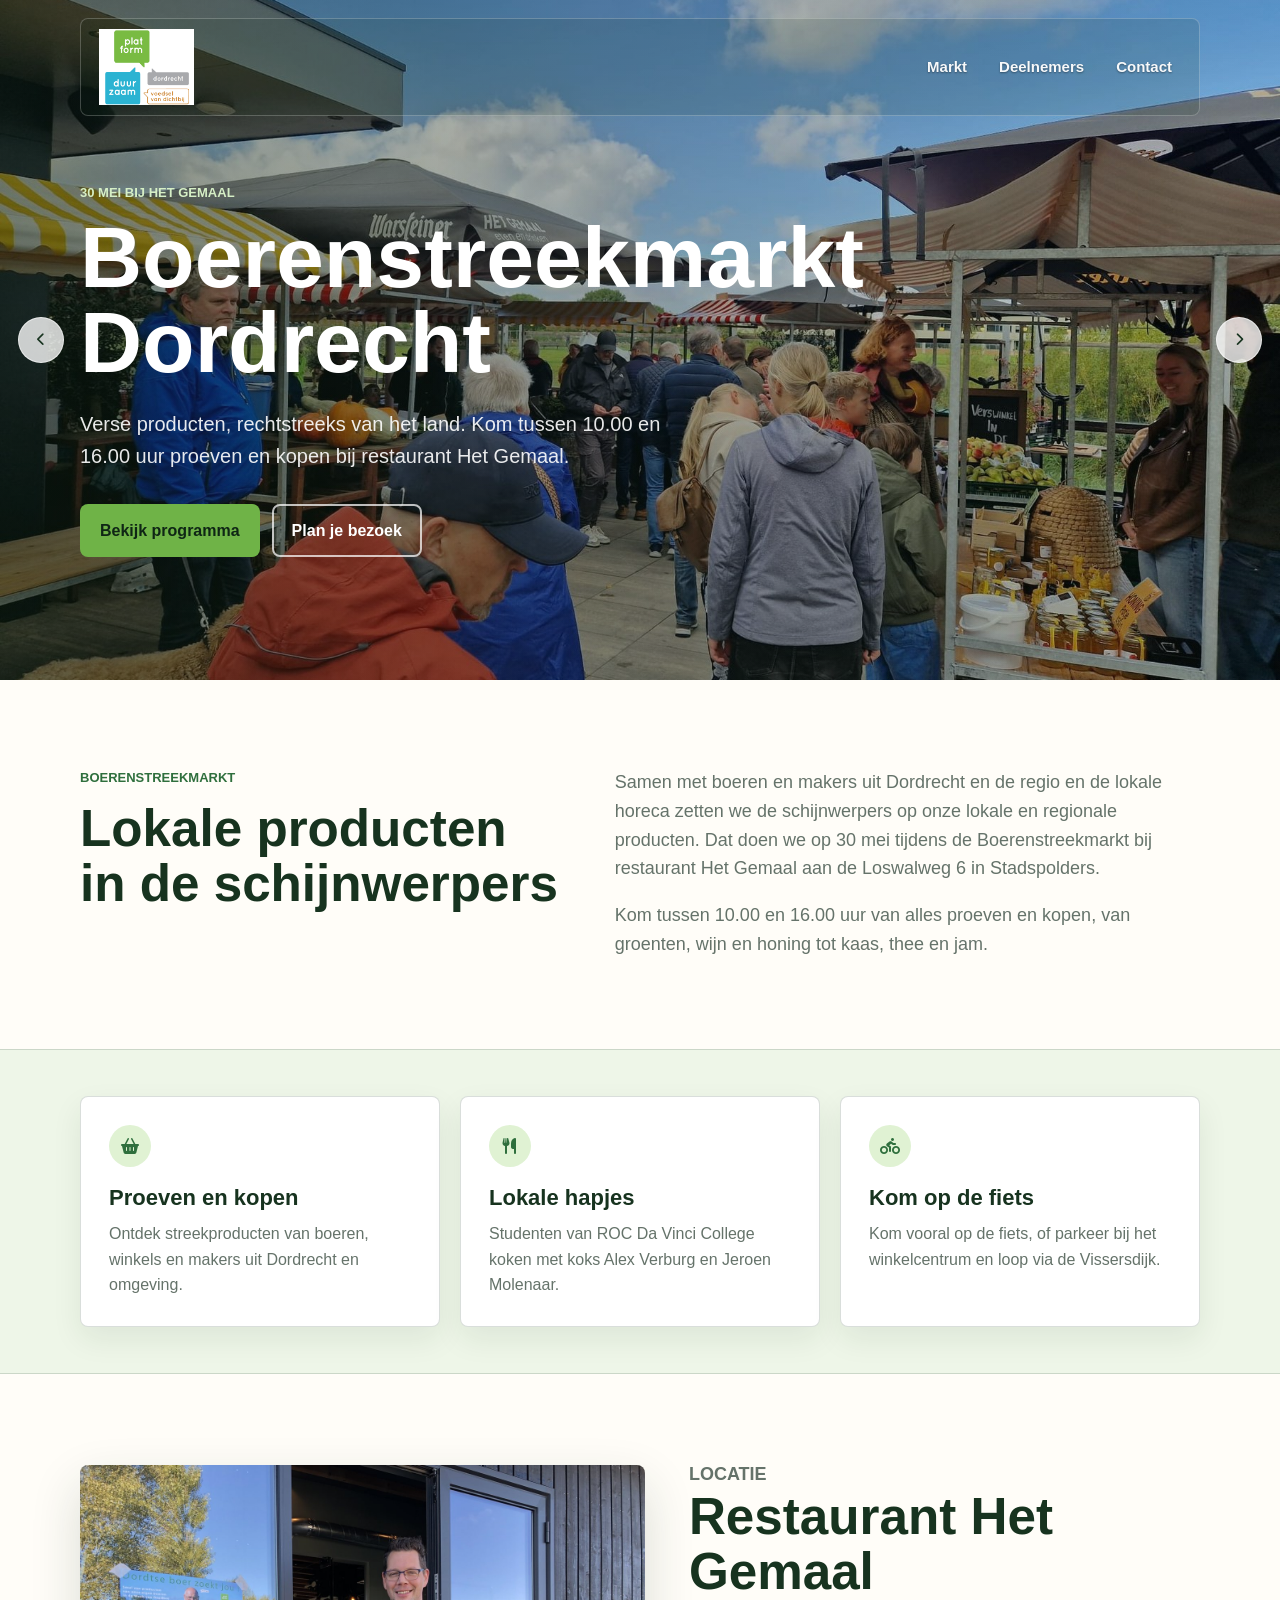
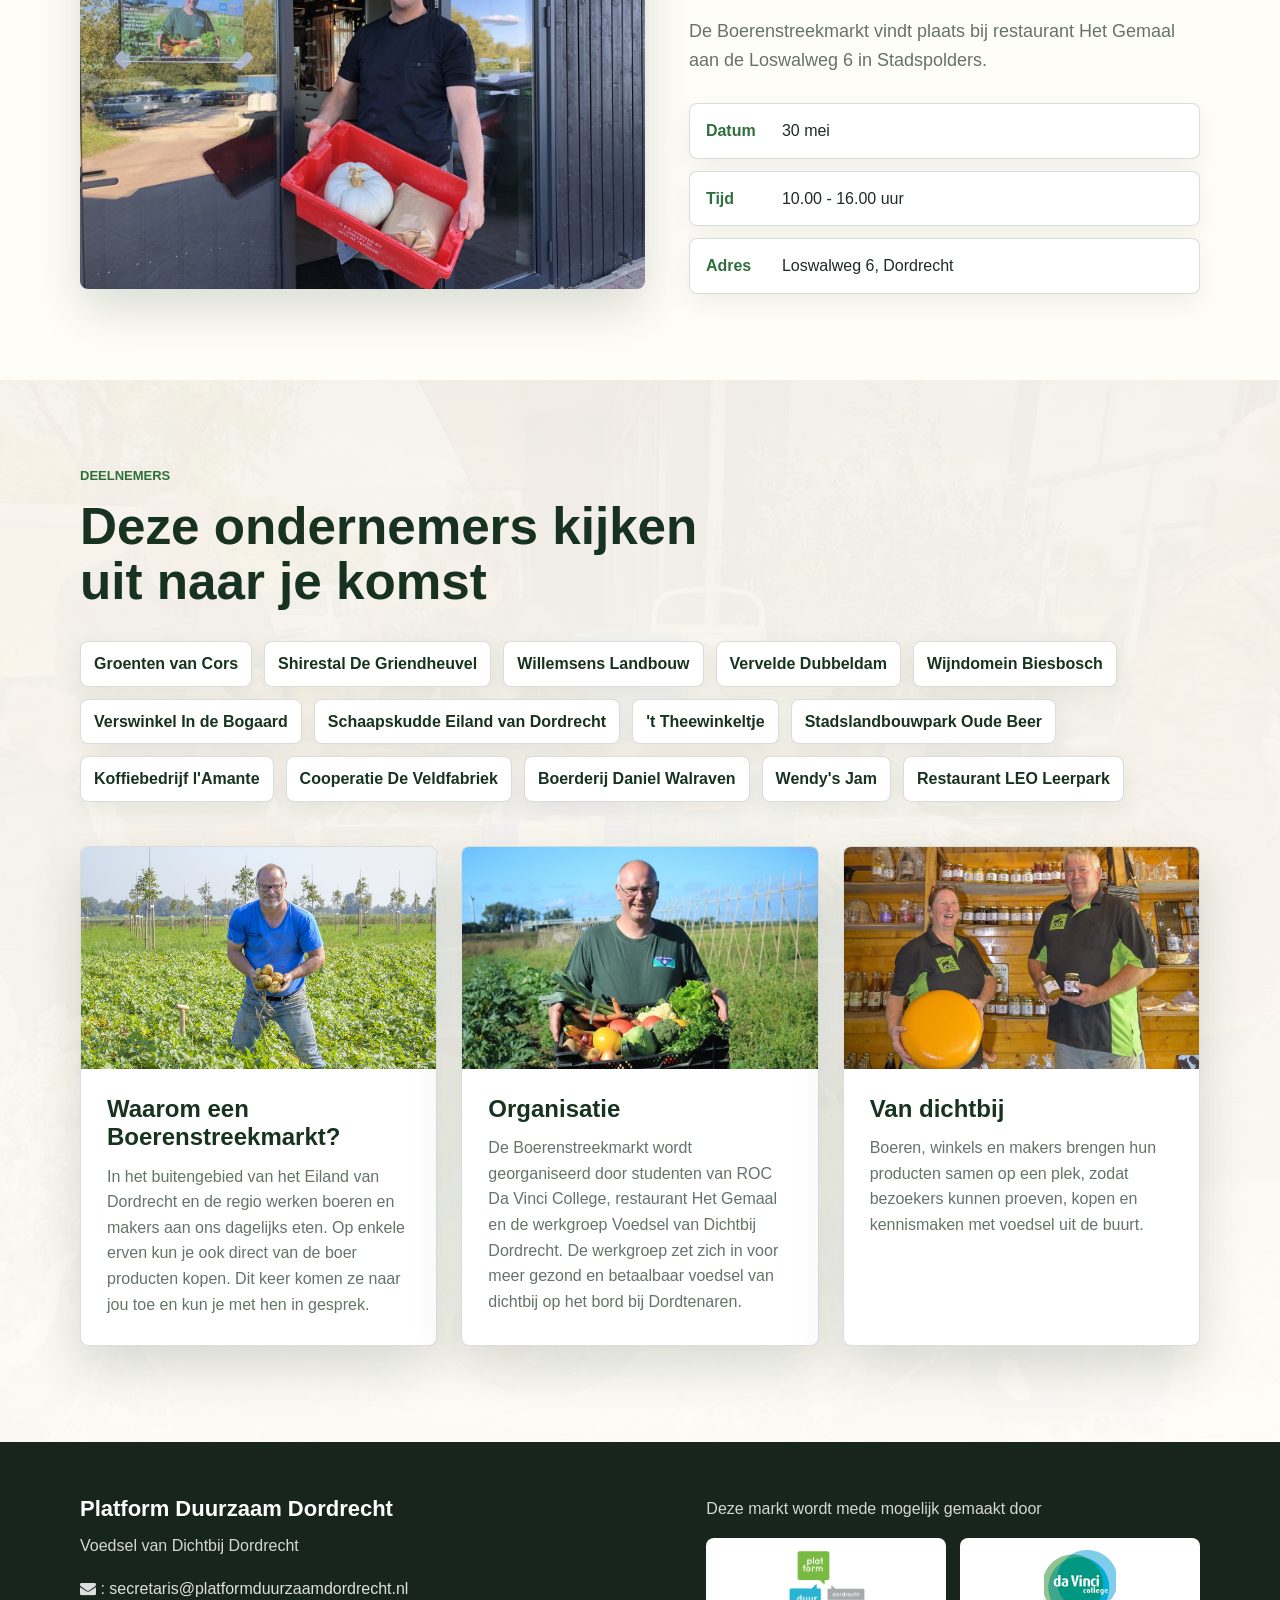
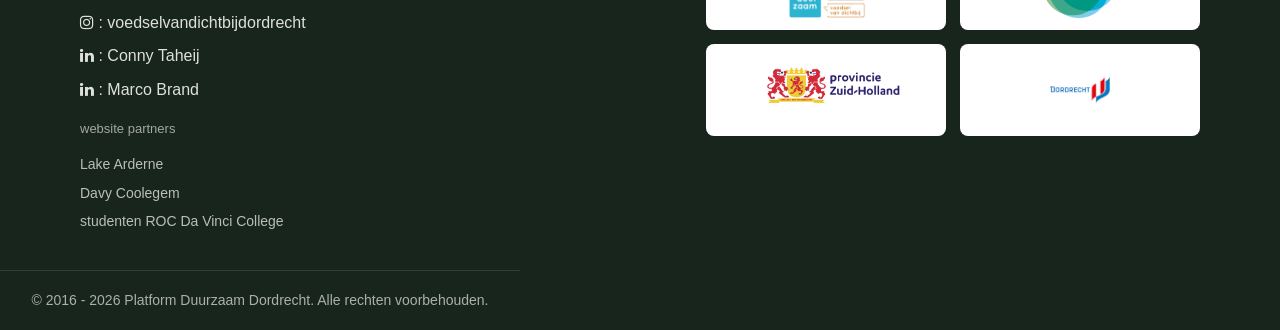
==== commit 2aea212d: "verbetering nav bar" ====
--- a/index.html
+++ b/index.html
@@ -31,7 +31,7 @@
                     <img src="images/boerenmarkt1-web.jpg" alt="Kramen en bezoekers op de Boerenstreekmarkt">
                     <div class="hero-content">
                         <p class="eyebrow">30 mei bij Het Gemaal</p>
-                        <h1>Boerenstreekmarkt Dordrecht</h1>
+                        <h1><span class="hero-title-main">Boerenstreekmarkt</span> <span>Dordrecht</span></h1>
                         <p>Verse producten, rechtstreeks van het land. Kom tussen 10.00 en 16.00 uur proeven en kopen bij restaurant Het Gemaal.</p>
                         <div class="hero-actions">
                             <a class="button primary" href="#programma">Bekijk programma</a>
--- a/page.css
+++ b/page.css
@@ -55,11 +55,30 @@
     gap: 18px;
     padding: 10px 14px 10px 18px;
     transform: translateX(-50%);
-    border: none !important;
-    border-radius: 0;
-    background: transparent !important;
+    border: 1px solid rgba(255, 255, 255, 0.22) !important;
+    border-radius: 8px;
+    background: rgba(23, 51, 31, 0.12) !important;
     box-shadow: none !important;
     backdrop-filter: none !important;
+    transition: background 0.2s ease, border-color 0.2s ease;
+}
+
+.site-header.is-scrolled {
+    border-color: transparent !important;
+    background: transparent !important;
+}
+
+.site-header.is-scrolled .logo-link,
+.site-header.is-scrolled .site-nav {
+    opacity: 0.42;
+    transition: opacity 0.2s ease;
+}
+
+.site-header.is-scrolled:hover .logo-link,
+.site-header.is-scrolled:focus-within .logo-link,
+.site-header.is-scrolled:hover .site-nav,
+.site-header.is-scrolled:focus-within .site-nav {
+    opacity: 1;
 }
 
 .logo-link {
@@ -89,6 +108,11 @@
     font-weight: 700;
     text-decoration: none;
     text-shadow: 0 1px 2px rgba(0, 0, 0, 0.4);
+}
+
+.site-header.is-scrolled .site-nav a {
+    color: var(--green-900);
+    text-shadow: 0 1px 0 rgba(255, 255, 255, 0.55);
 }
 
 .site-nav a:hover,
@@ -168,6 +192,14 @@
     overflow-wrap: break-word;
     word-break: keep-all;
     white-space: normal;
+}
+
+.hero-content h1 span {
+    display: block;
+}
+
+.hero-title-main {
+    white-space: nowrap;
 }
 
 .hero-content > p:not(.eyebrow) {
@@ -629,12 +661,13 @@
         flex-direction: row;
         justify-content: space-between;
         gap: 10px;
-        padding: 12px;
+        padding: 8px 10px;
+        background: rgba(23, 51, 31, 0.08) !important;
     }
 
     .logo-link img {
         width: auto;
-        height: 54px;
+        height: 46px;
     }
 
     .site-nav {
@@ -644,8 +677,8 @@
     }
 
     .site-nav a {
-        padding: 8px 9px;
-        font-size: 14px;
+        padding: 7px 8px;
+        font-size: 13px;
     }
 
     .hero,
@@ -659,7 +692,7 @@
     }
 
     .hero-content h1 {
-        font-size: 34px;
+        font-size: clamp(29px, 8.2vw, 34px);
         line-height: 1.08;
     }
 
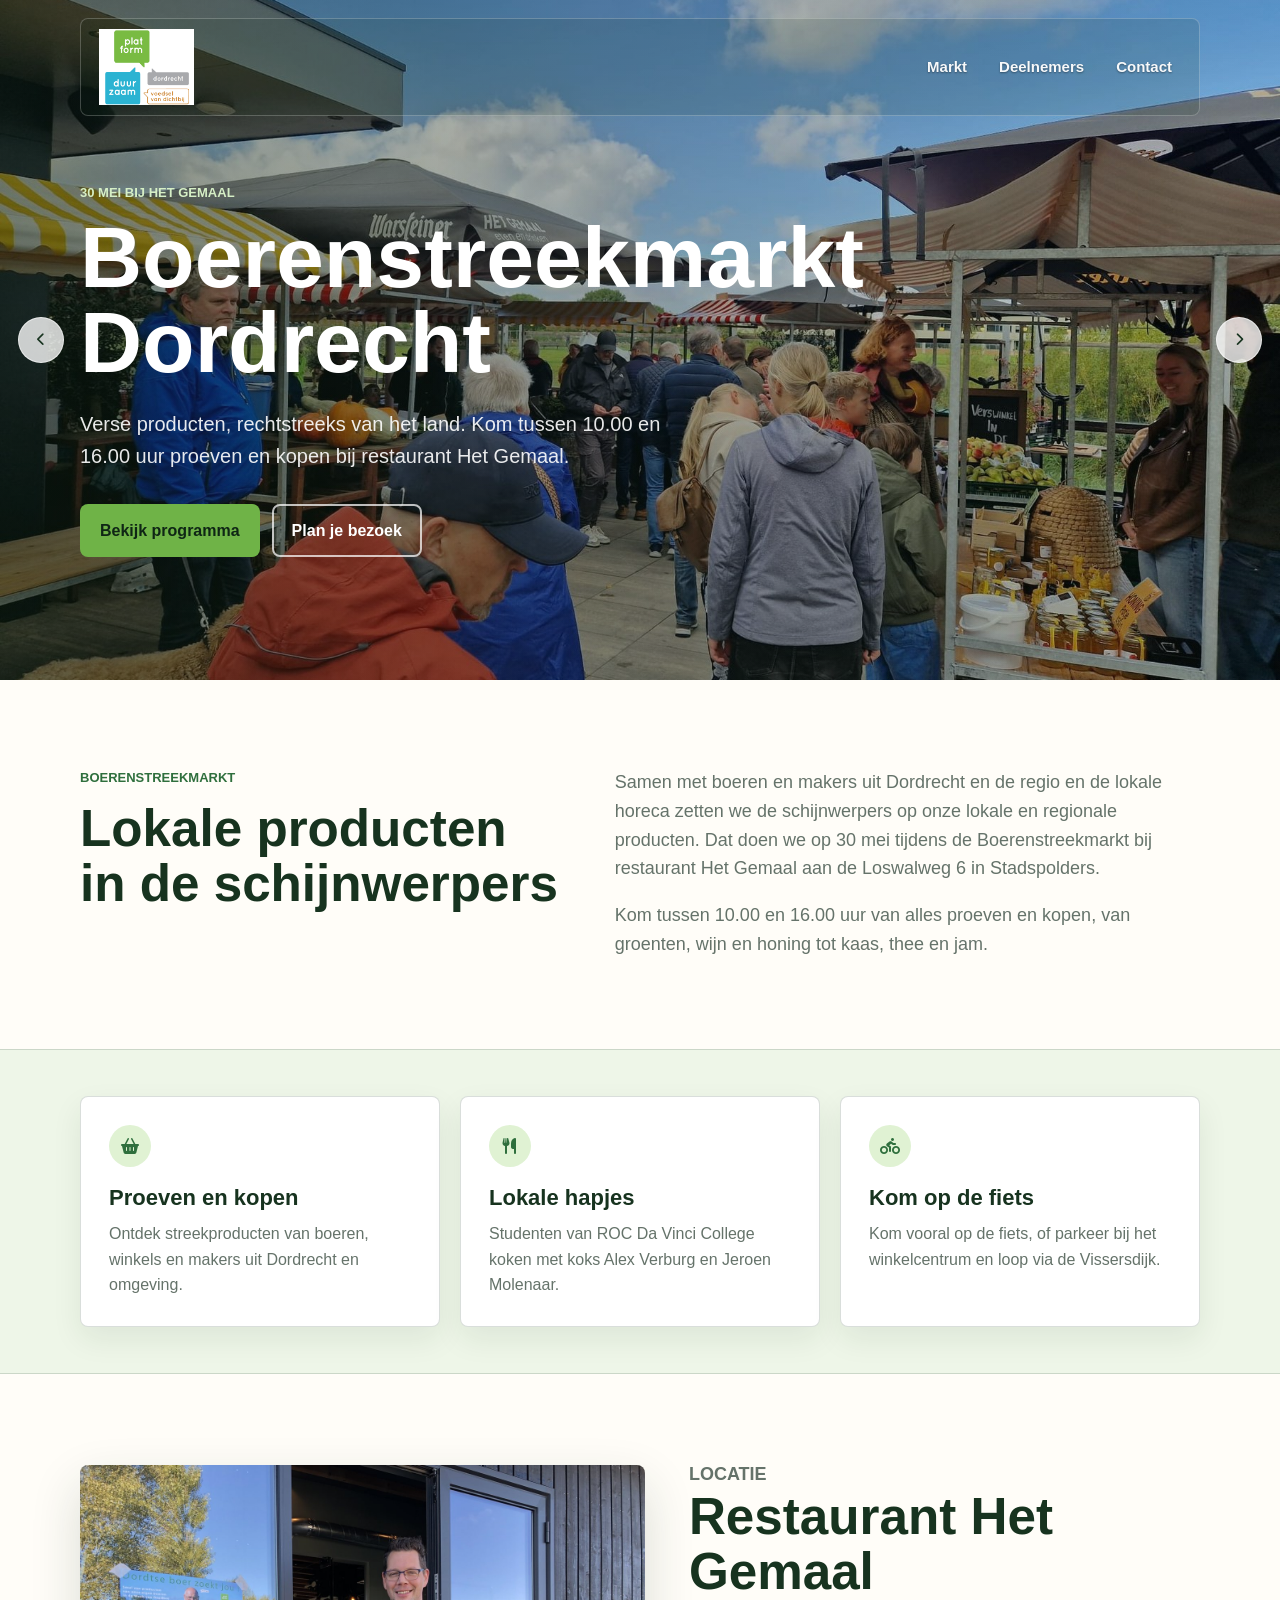
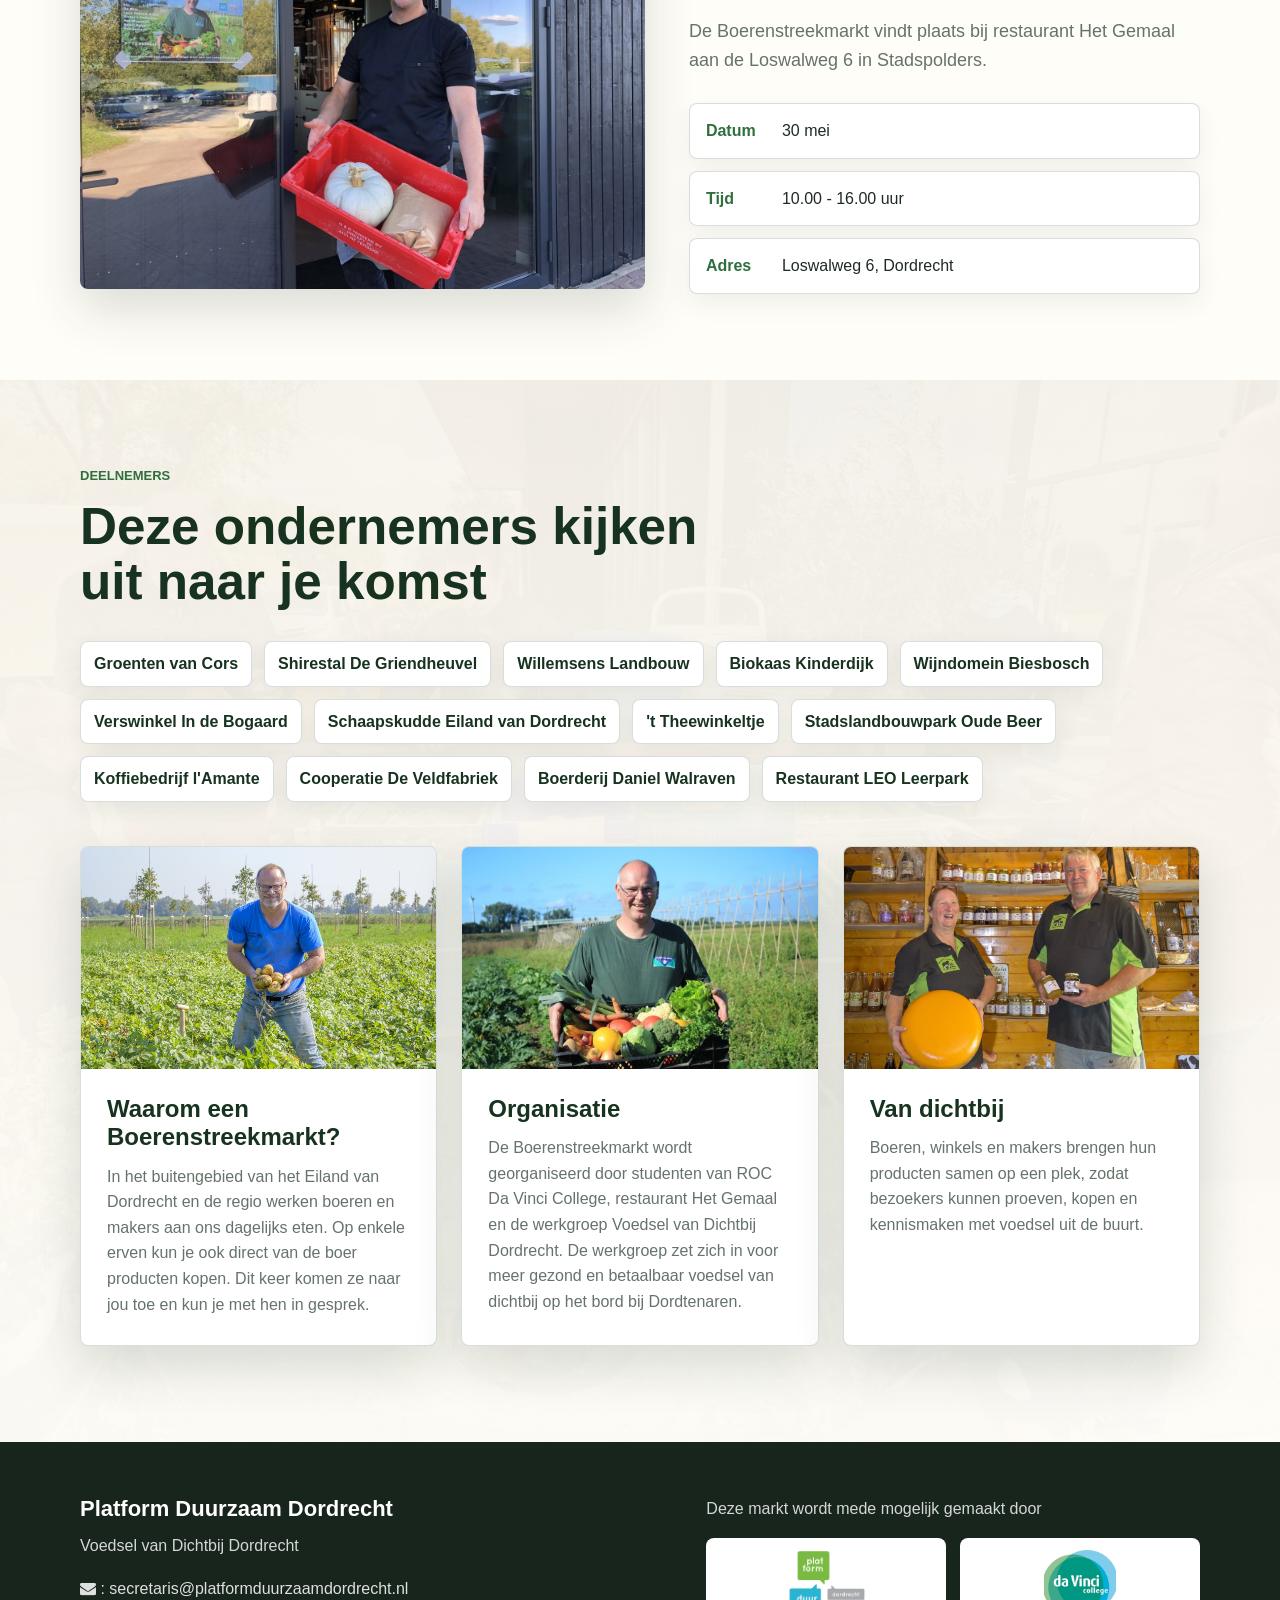
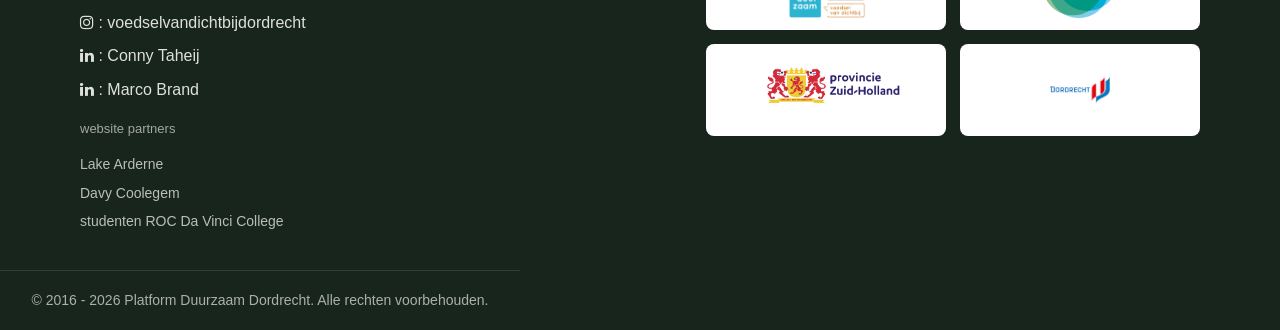
==== commit 4d01c083: "Update participant list in the agenda section" ====
--- a/index.html
+++ b/index.html
@@ -137,7 +137,7 @@
                     <span>Groenten van Cors</span>
                     <span>Shirestal De Griendheuvel</span>
                     <span>Willemsens Landbouw</span>
-                    <span>Vervelde Dubbeldam</span>
+                    <span>Biokaas Kinderdijk</span>
                     <span>Wijndomein Biesbosch</span>
                     <span>Verswinkel In de Bogaard</span>
                     <span>Schaapskudde Eiland van Dordrecht</span>
@@ -146,7 +146,6 @@
                     <span>Koffiebedrijf l'Amante</span>
                     <span>Cooperatie De Veldfabriek</span>
                     <span>Boerderij Daniel Walraven</span>
-                    <span>Wendy's Jam</span>
                     <span>Restaurant LEO Leerpark</span>
                 </div>
 
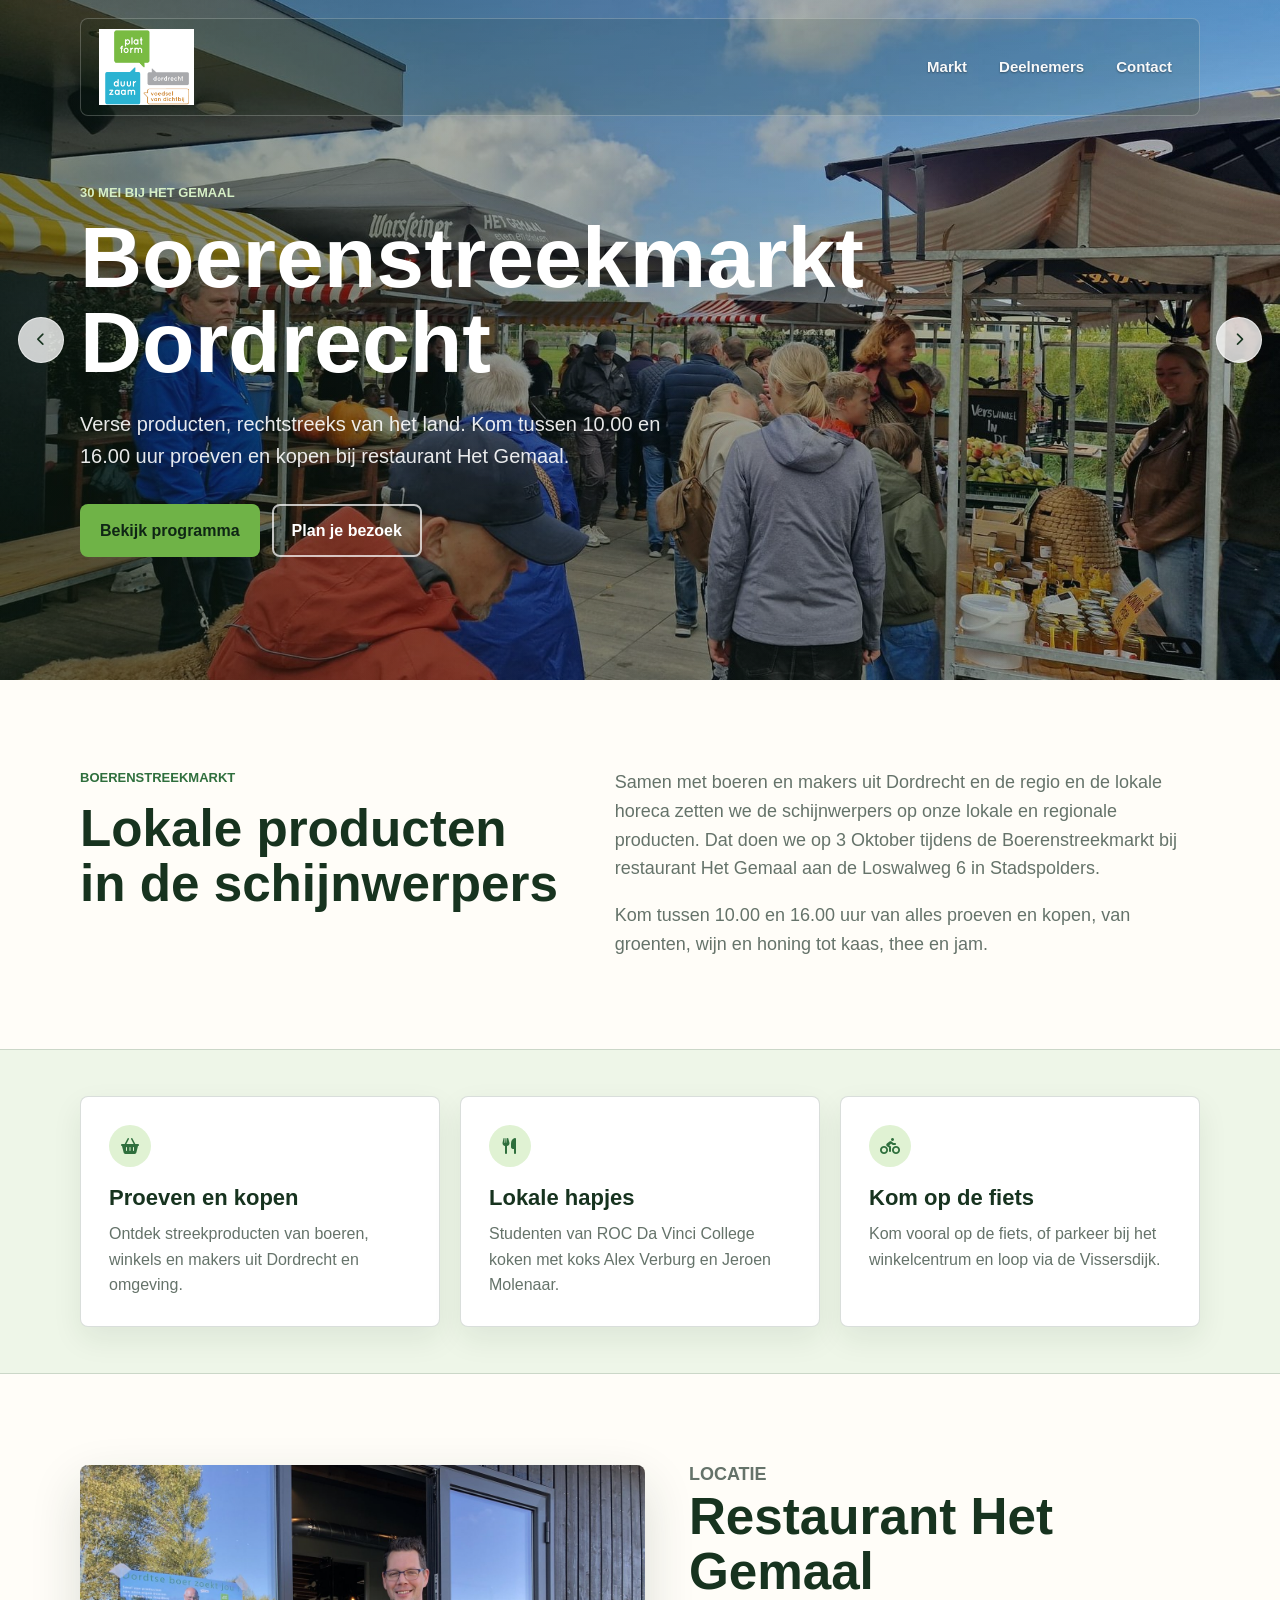
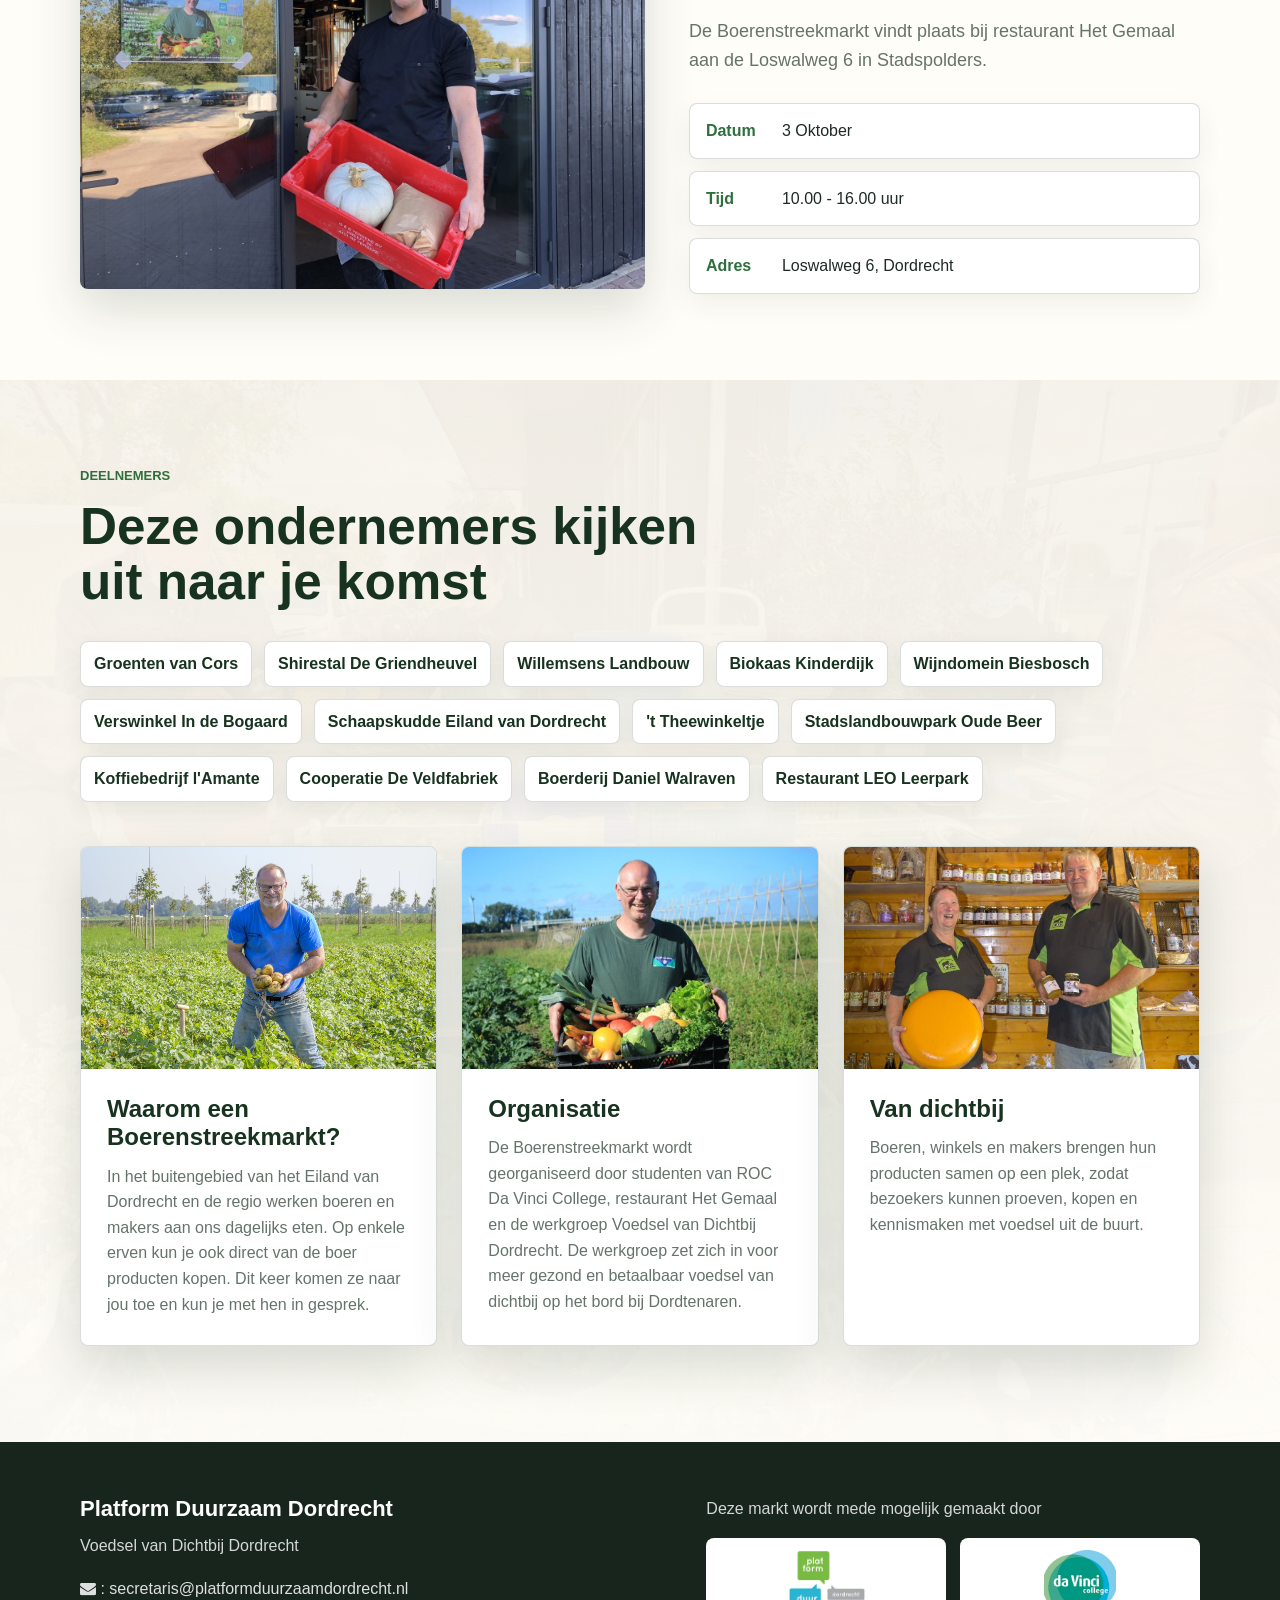
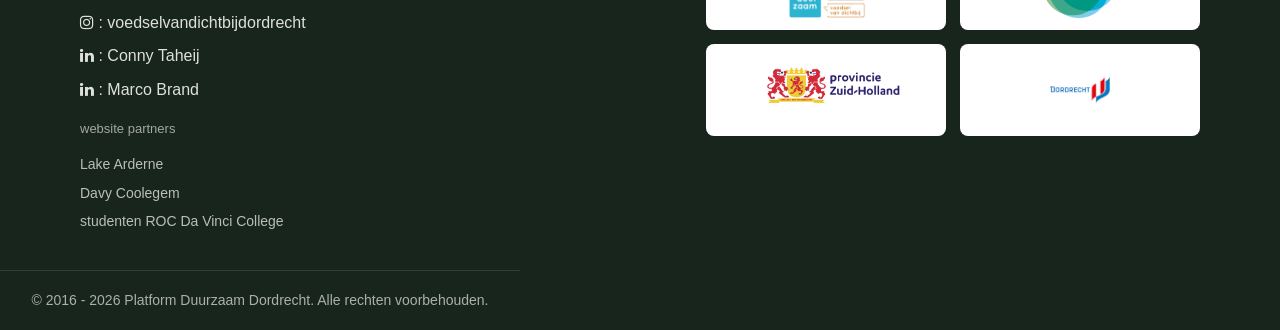
==== commit c0ab25cd: "Update Boerenstreekmarkt date to 3 Oktober" ====
--- a/index.html
+++ b/index.html
@@ -82,7 +82,7 @@
                     <h2>Lokale producten in de schijnwerpers</h2>
                 </div>
                 <div class="intro-copy">
-                    <p>Samen met boeren en makers uit Dordrecht en de regio en de lokale horeca zetten we de schijnwerpers op onze lokale en regionale producten. Dat doen we op 30 mei tijdens de Boerenstreekmarkt bij restaurant Het Gemaal aan de Loswalweg 6 in Stadspolders.</p>
+                    <p>Samen met boeren en makers uit Dordrecht en de regio en de lokale horeca zetten we de schijnwerpers op onze lokale en regionale producten. Dat doen we op 3 Oktober tijdens de Boerenstreekmarkt bij restaurant Het Gemaal aan de Loswalweg 6 in Stadspolders.</p>
                     <p>Kom tussen 10.00 en 16.00 uur van alles proeven en kopen, van groenten, wijn en honing tot kaas, thee en jam.</p>
                 </div>
             </div>
@@ -118,7 +118,7 @@
                     <h2>Restaurant Het Gemaal</h2>
                     <p>De Boerenstreekmarkt vindt plaats bij restaurant Het Gemaal aan de Loswalweg 6 in Stadspolders.</p>
                     <div class="quick-facts">
-                        <span><strong>Datum</strong> 30 mei</span>
+                        <span><strong>Datum</strong> 3 Oktober</span>
                         <span><strong>Tijd</strong> 10.00 - 16.00 uur</span>
                         <span><strong>Adres</strong> Loswalweg 6, Dordrecht</span>
                     </div>
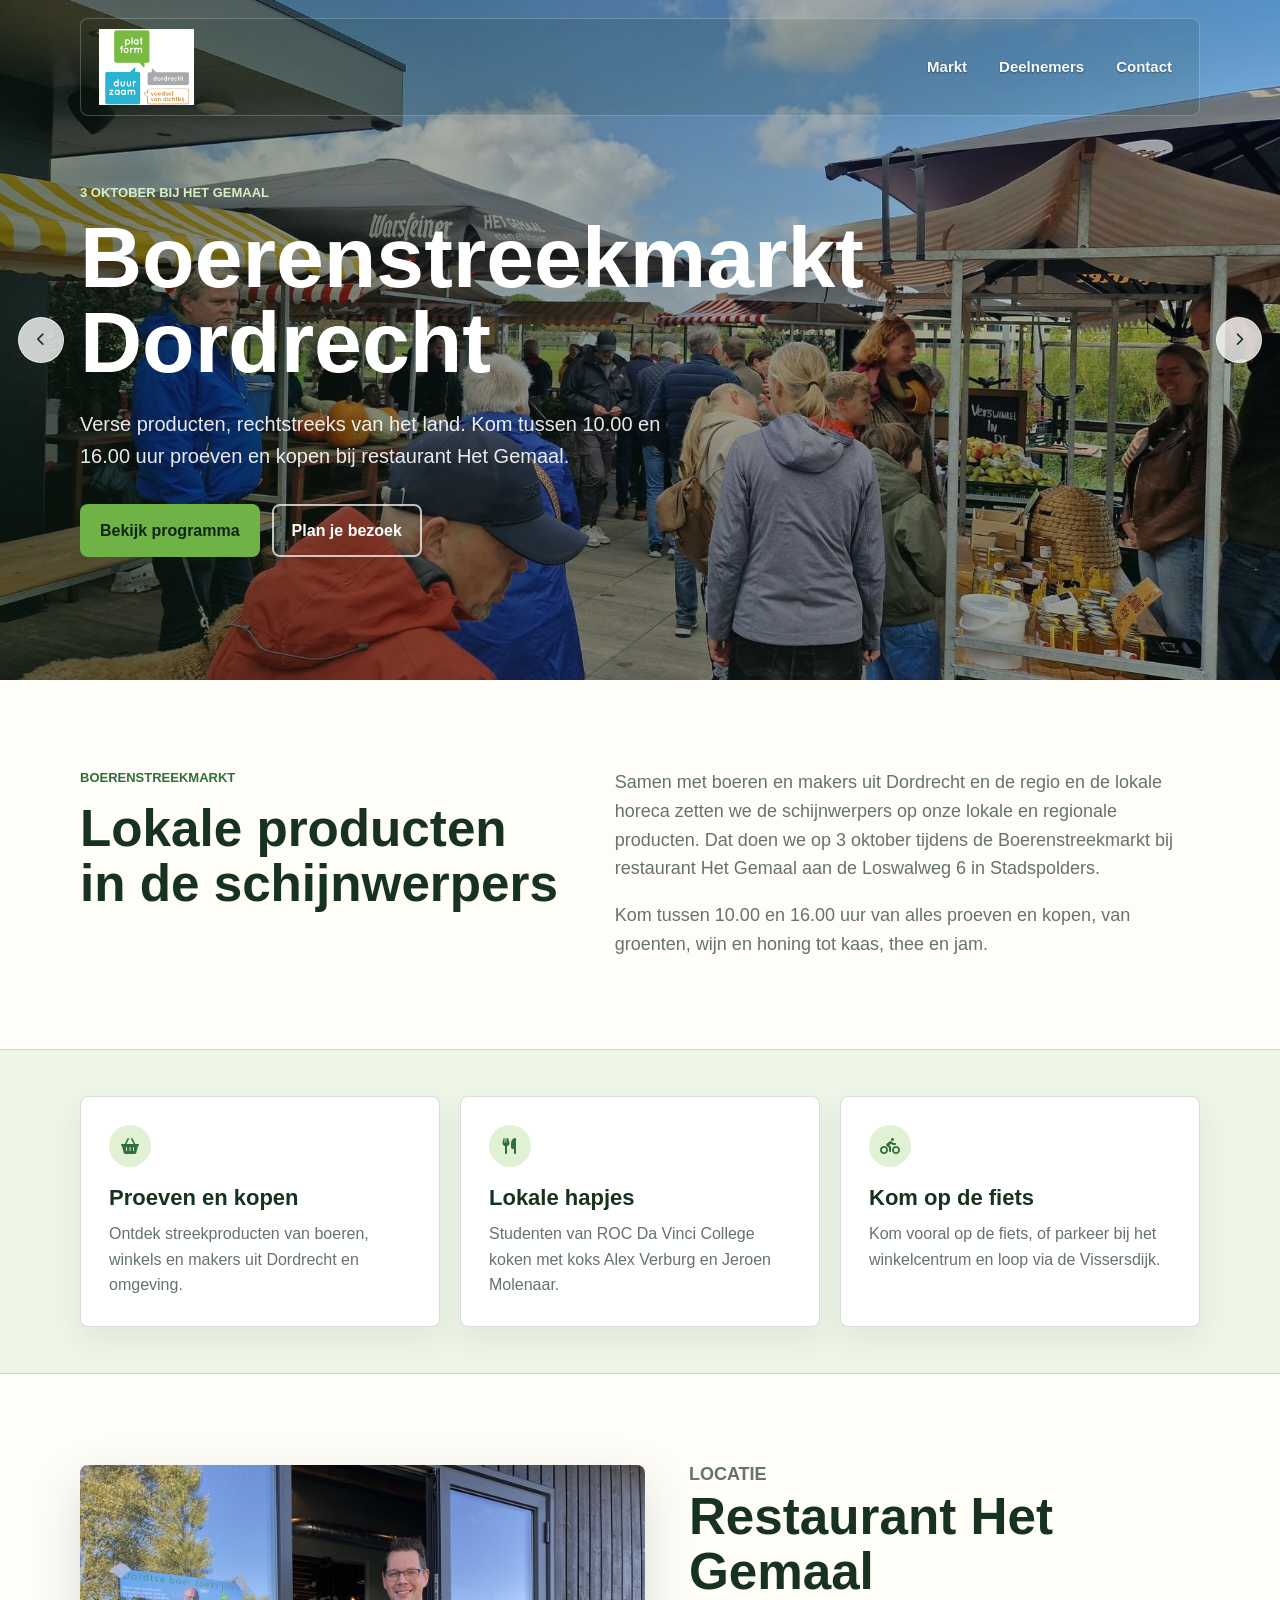
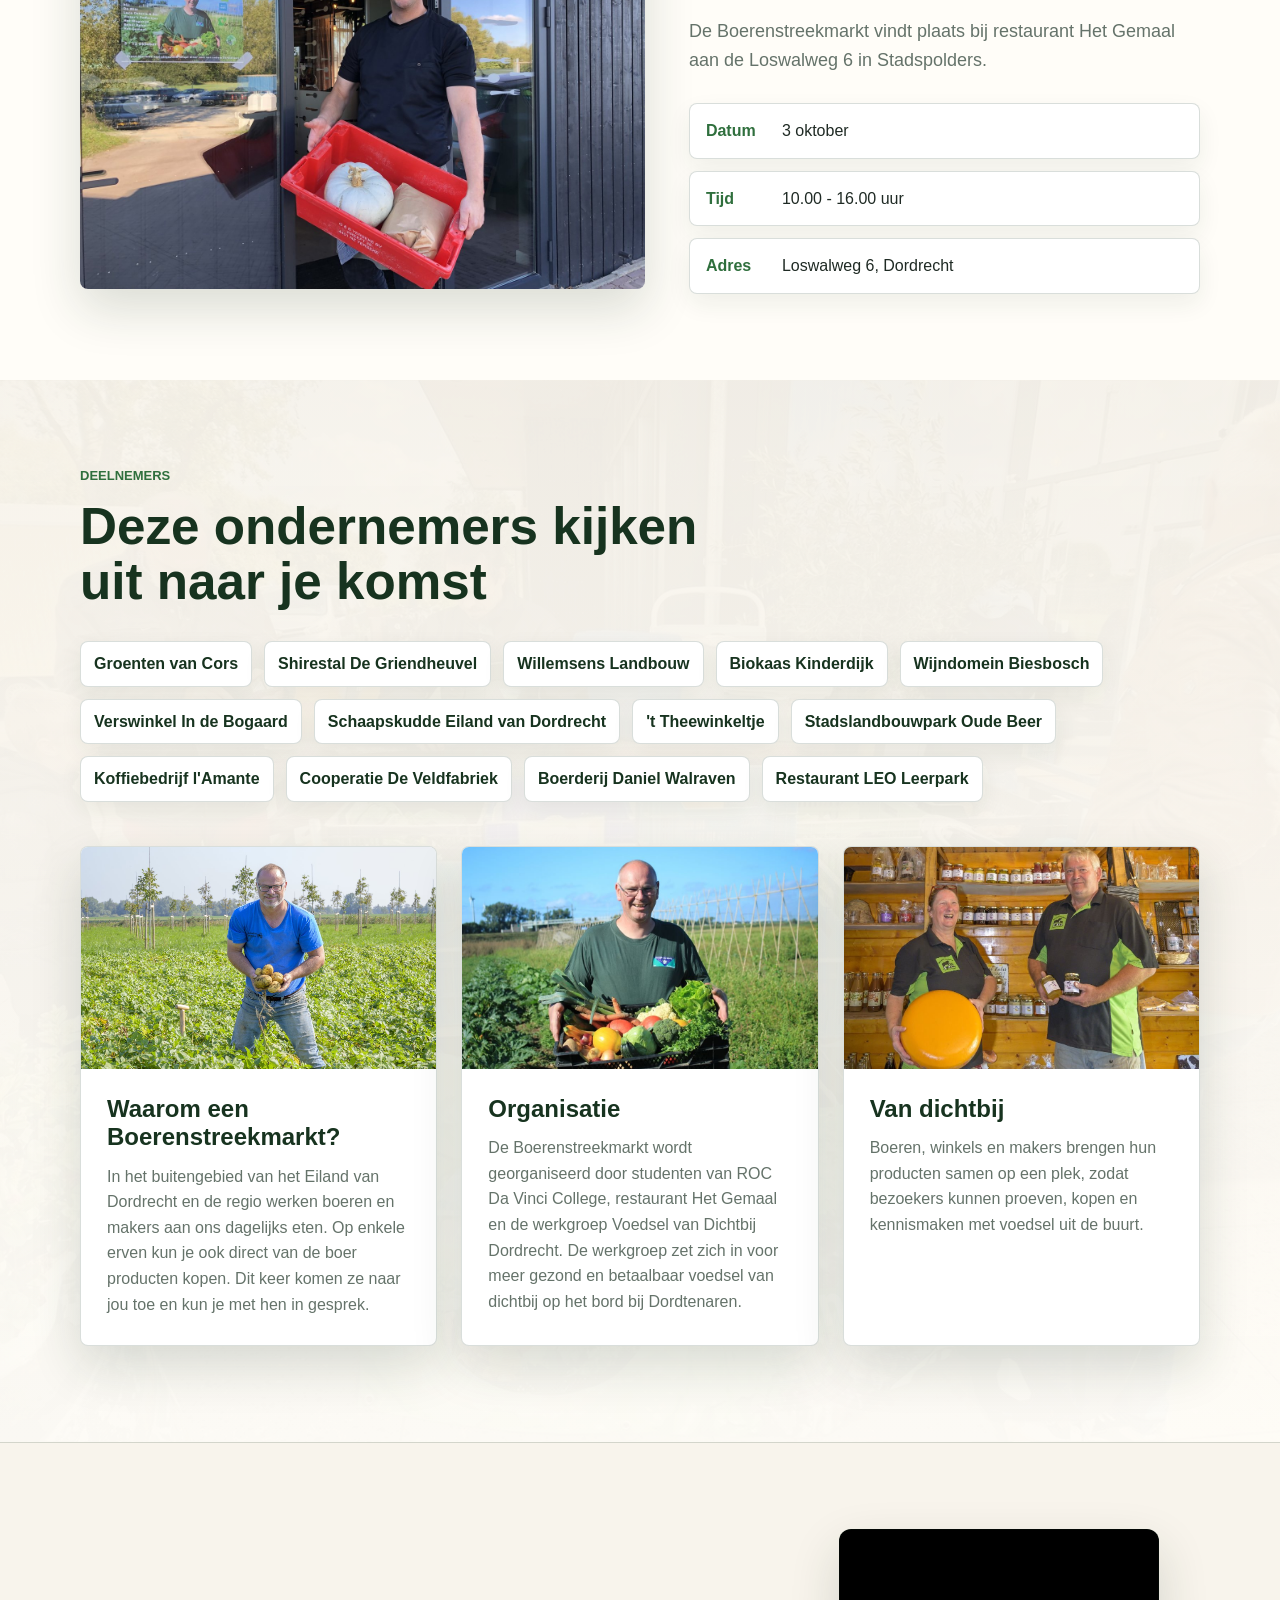
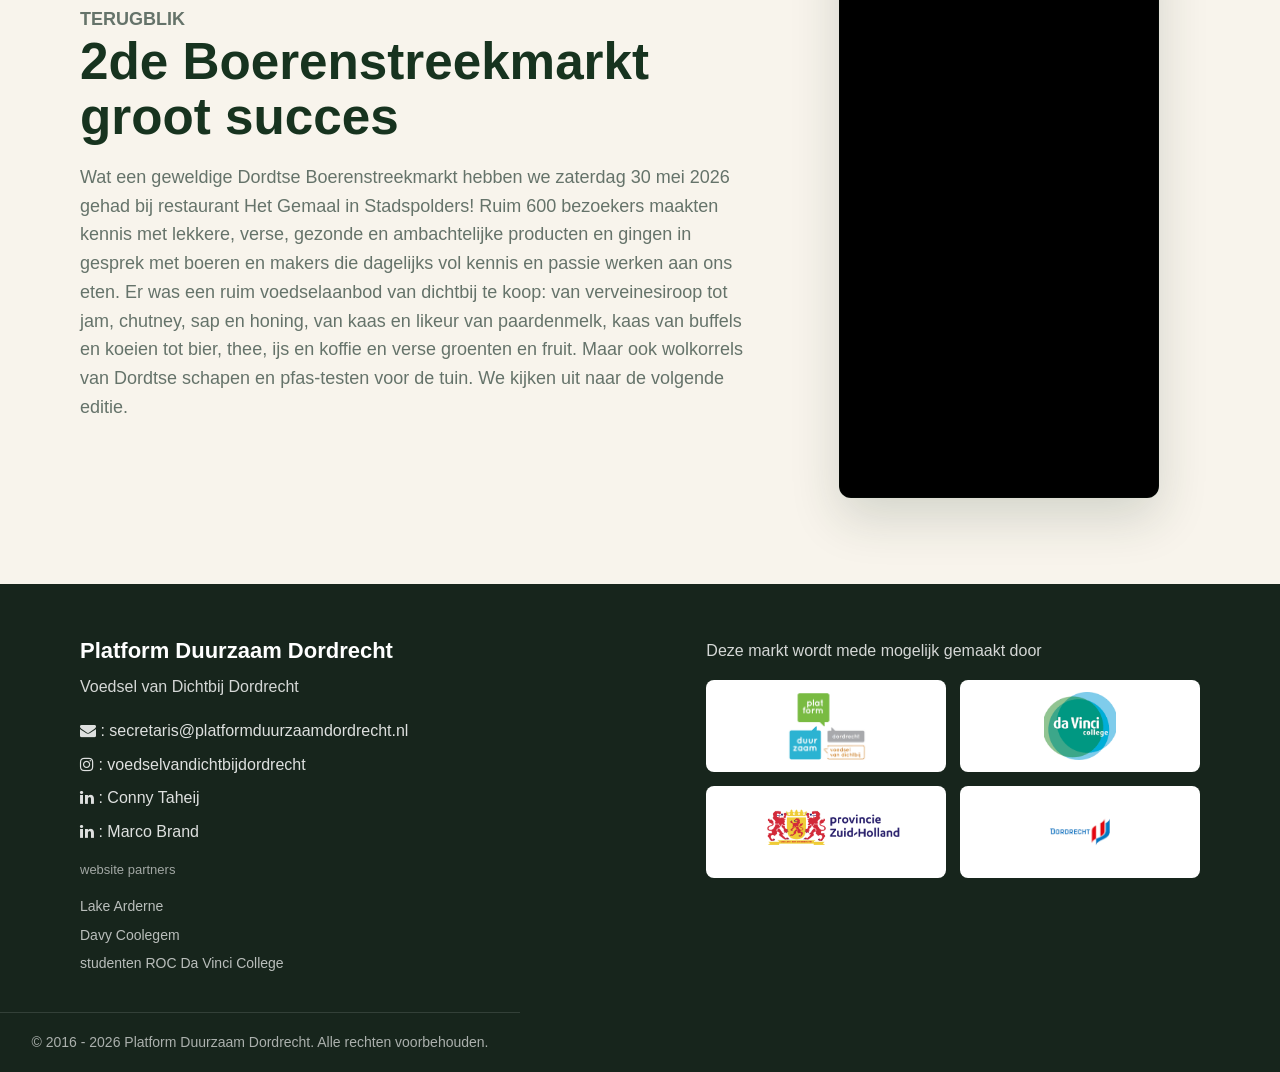
==== commit ab968fd5: "Update website: date to 3 oktober, add retrospect block, fix sticky menu" ====
--- a/index.html
+++ b/index.html
@@ -5,7 +5,7 @@
     <meta charset="utf-8">
     <meta http-equiv="X-UA-Compatible" content="IE=edge">
     <meta name="viewport" content="width=device-width, initial-scale=1">
-    <meta name="description" content="Boerenstreekmarkt Dordrecht op 30 mei bij restaurant Het Gemaal.">
+    <meta name="description" content="Boerenstreekmarkt Dordrecht op 3 oktober bij restaurant Het Gemaal.">
     <title>Boerenstreekmarkt Dordrecht</title>
     <link rel="stylesheet" href="page.css">
     <link rel="stylesheet" href="https://cdnjs.cloudflare.com/ajax/libs/font-awesome/6.5.0/css/all.min.css">
@@ -30,7 +30,7 @@
                 <article class="slide active">
                     <img src="images/boerenmarkt1-web.jpg" alt="Kramen en bezoekers op de Boerenstreekmarkt">
                     <div class="hero-content">
-                        <p class="eyebrow">30 mei bij Het Gemaal</p>
+                        <p class="eyebrow">3 oktober bij Het Gemaal</p>
                         <h1><span class="hero-title-main">Boerenstreekmarkt</span> <span>Dordrecht</span></h1>
                         <p>Verse producten, rechtstreeks van het land. Kom tussen 10.00 en 16.00 uur proeven en kopen bij restaurant Het Gemaal.</p>
                         <div class="hero-actions">
@@ -82,7 +82,7 @@
                     <h2>Lokale producten in de schijnwerpers</h2>
                 </div>
                 <div class="intro-copy">
-                    <p>Samen met boeren en makers uit Dordrecht en de regio en de lokale horeca zetten we de schijnwerpers op onze lokale en regionale producten. Dat doen we op 3 Oktober tijdens de Boerenstreekmarkt bij restaurant Het Gemaal aan de Loswalweg 6 in Stadspolders.</p>
+                    <p>Samen met boeren en makers uit Dordrecht en de regio en de lokale horeca zetten we de schijnwerpers op onze lokale en regionale producten. Dat doen we op 3 oktober tijdens de Boerenstreekmarkt bij restaurant Het Gemaal aan de Loswalweg 6 in Stadspolders.</p>
                     <p>Kom tussen 10.00 en 16.00 uur van alles proeven en kopen, van groenten, wijn en honing tot kaas, thee en jam.</p>
                 </div>
             </div>
@@ -118,7 +118,7 @@
                     <h2>Restaurant Het Gemaal</h2>
                     <p>De Boerenstreekmarkt vindt plaats bij restaurant Het Gemaal aan de Loswalweg 6 in Stadspolders.</p>
                     <div class="quick-facts">
-                        <span><strong>Datum</strong> 3 Oktober</span>
+                        <span><strong>Datum</strong> 3 oktober</span>
                         <span><strong>Tijd</strong> 10.00 - 16.00 uur</span>
                         <span><strong>Adres</strong> Loswalweg 6, Dordrecht</span>
                     </div>
@@ -168,6 +168,21 @@
                 </div>
             </div>
         </section>
+
+        <section class="success-section" id="terugblik">
+            <div class="section-inner success-grid">
+                <div class="success-content">
+                    <p class="section-label">Terugblik</p>
+                    <h2>2de Boerenstreekmarkt groot succes</h2>
+                    <p>Wat een geweldige Dordtse Boerenstreekmarkt hebben we zaterdag 30 mei 2026 gehad bij restaurant Het Gemaal in Stadspolders! Ruim 600 bezoekers maakten kennis met lekkere, verse, gezonde en ambachtelijke producten en gingen in gesprek met boeren en makers die dagelijks vol kennis en passie werken aan ons eten. Er was een ruim voedselaanbod van dichtbij te koop: van verveinesiroop tot jam, chutney, sap en honing, van kaas en likeur van paardenmelk, kaas van buffels en koeien tot bier, thee, ijs en koffie en verse groenten en fruit. Maar ook wolkorrels van Dordtse schapen en pfas-testen voor de tuin. We kijken uit naar de volgende editie.</p>
+                </div>
+                <div class="success-video">
+                    <div class="video-container">
+                        <iframe src="https://www.youtube.com/embed/fYgmXPCjM1I" title="Terugblik 2de Boerenstreekmarkt" allow="accelerometer; autoplay; clipboard-write; encrypted-media; gyroscope; picture-in-picture; web-share" allowfullscreen></iframe>
+                    </div>
+                </div>
+            </div>
+        </section>
     </main>
 
     <footer class="site-footer" id="contact">
--- a/page.css
+++ b/page.css
@@ -43,7 +43,7 @@
 }
 
 .site-header {
-    position: fixed;
+    position: absolute;
     top: 18px;
     left: 50%;
     z-index: 20;
@@ -63,24 +63,6 @@
     transition: background 0.2s ease, border-color 0.2s ease;
 }
 
-.site-header.is-scrolled {
-    border-color: transparent !important;
-    background: transparent !important;
-}
-
-.site-header.is-scrolled .logo-link,
-.site-header.is-scrolled .site-nav {
-    opacity: 0.42;
-    transition: opacity 0.2s ease;
-}
-
-.site-header.is-scrolled:hover .logo-link,
-.site-header.is-scrolled:focus-within .logo-link,
-.site-header.is-scrolled:hover .site-nav,
-.site-header.is-scrolled:focus-within .site-nav {
-    opacity: 1;
-}
-
 .logo-link {
     display: inline-flex;
     align-items: center;
@@ -110,10 +92,7 @@
     text-shadow: 0 1px 2px rgba(0, 0, 0, 0.4);
 }
 
-.site-header.is-scrolled .site-nav a {
-    color: var(--green-900);
-    text-shadow: 0 1px 0 rgba(255, 255, 255, 0.55);
-}
+
 
 .site-nav a:hover,
 .site-nav a:focus-visible {
@@ -629,6 +608,60 @@
     text-align: center;
 }
 
+.success-section {
+    padding: 86px 0;
+    background: var(--cream);
+    border-top: 1px solid var(--line);
+}
+
+.success-grid {
+    display: grid;
+    grid-template-columns: 1.25fr 0.75fr;
+    gap: 48px;
+    align-items: center;
+}
+
+.success-content h2 {
+    margin: 0 0 18px;
+    color: var(--green-900);
+    font-size: clamp(32px, 4vw, 52px);
+    line-height: 1.08;
+}
+
+.success-content p {
+    color: var(--muted);
+    font-size: 18px;
+    line-height: 1.6;
+    margin: 0;
+}
+
+.success-video {
+    display: flex;
+    justify-content: center;
+    align-items: center;
+}
+
+.video-container {
+    position: relative;
+    width: 100%;
+    max-width: 320px;
+    aspect-ratio: 9 / 16;
+    border-radius: 12px;
+    overflow: hidden;
+    box-shadow: var(--shadow);
+    border: 1px solid var(--line);
+    background: #000;
+}
+
+.video-container iframe {
+    position: absolute;
+    top: 0;
+    left: 0;
+    width: 100%;
+    height: 100%;
+    border: 0;
+}
+
 @media (max-width: 980px) {
     .hero,
     .hero-slider {
@@ -640,8 +673,17 @@
     .agenda-grid,
     .location-grid,
     .story-grid,
+    .success-grid,
     .footer-grid {
         grid-template-columns: 1fr;
+    }
+
+    .success-grid {
+        gap: 32px;
+    }
+
+    .video-container {
+        margin: 0 auto;
     }
 
     .agenda-panel {
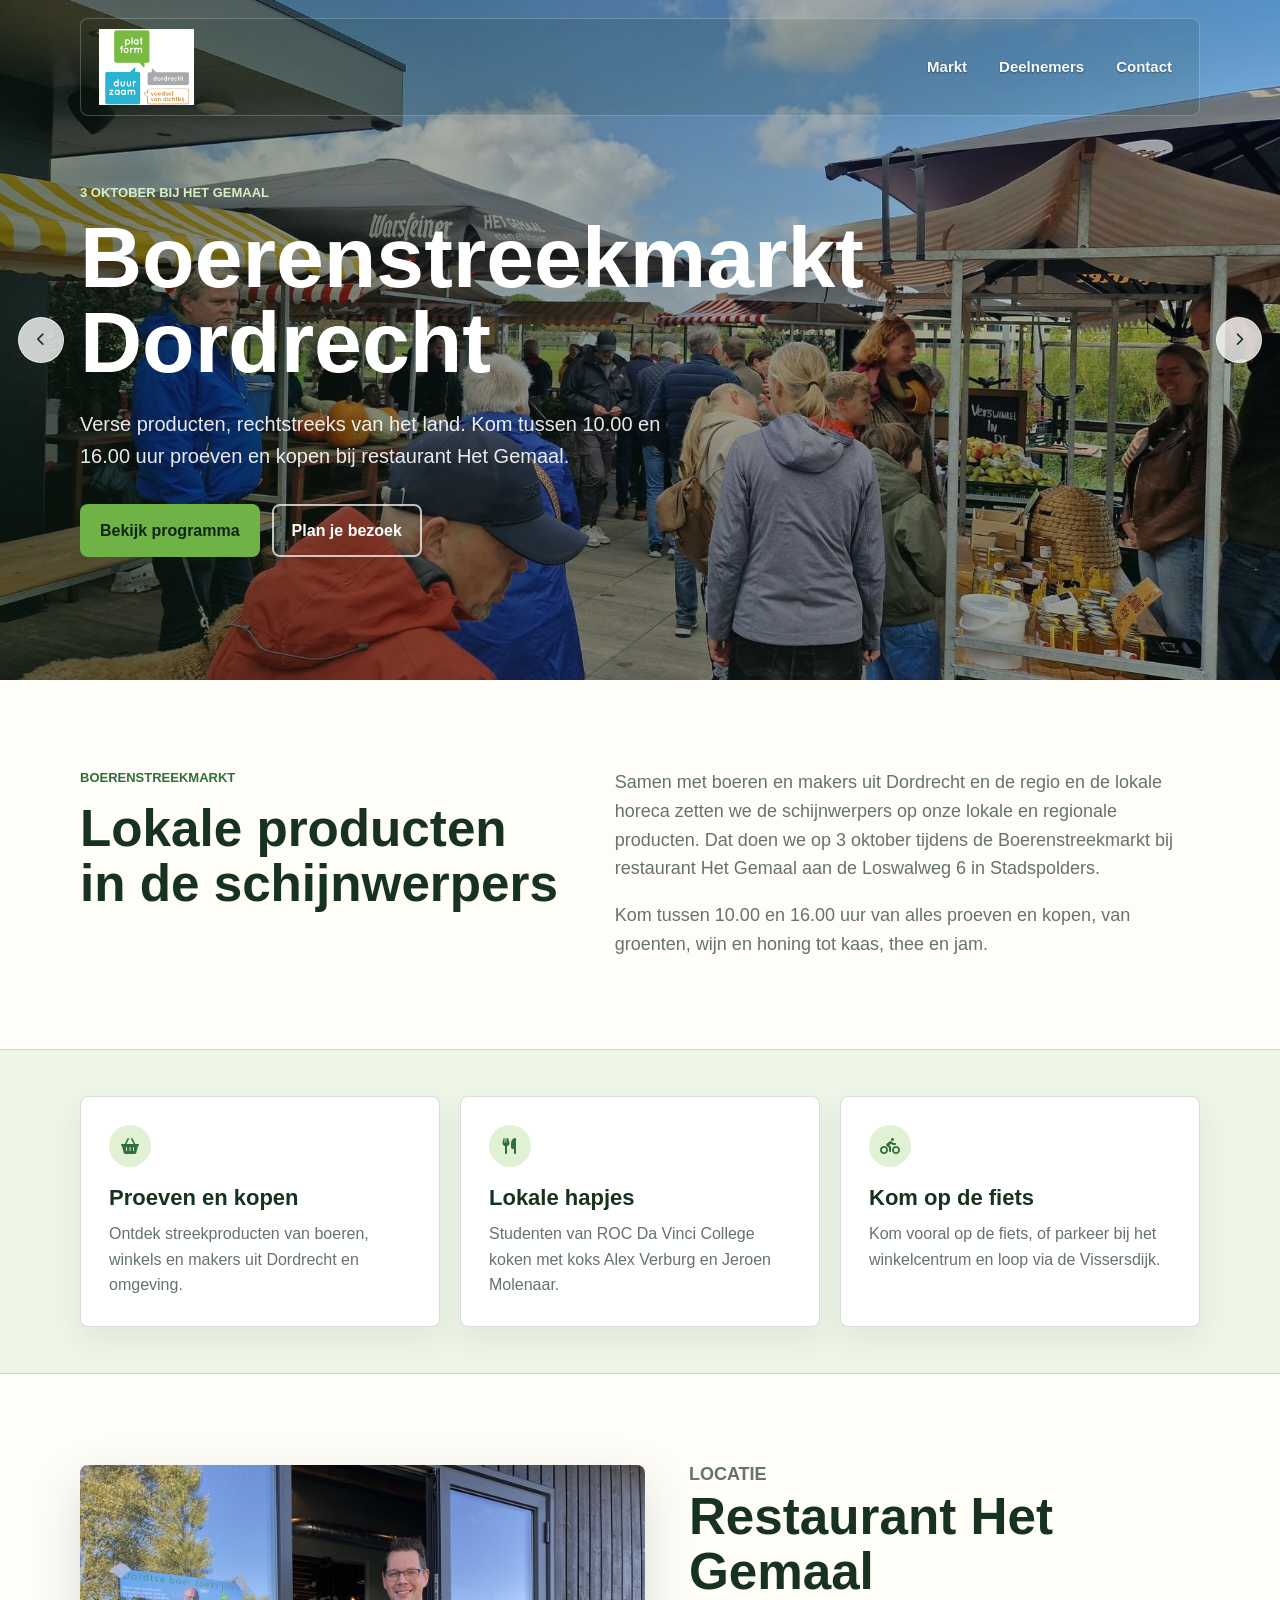
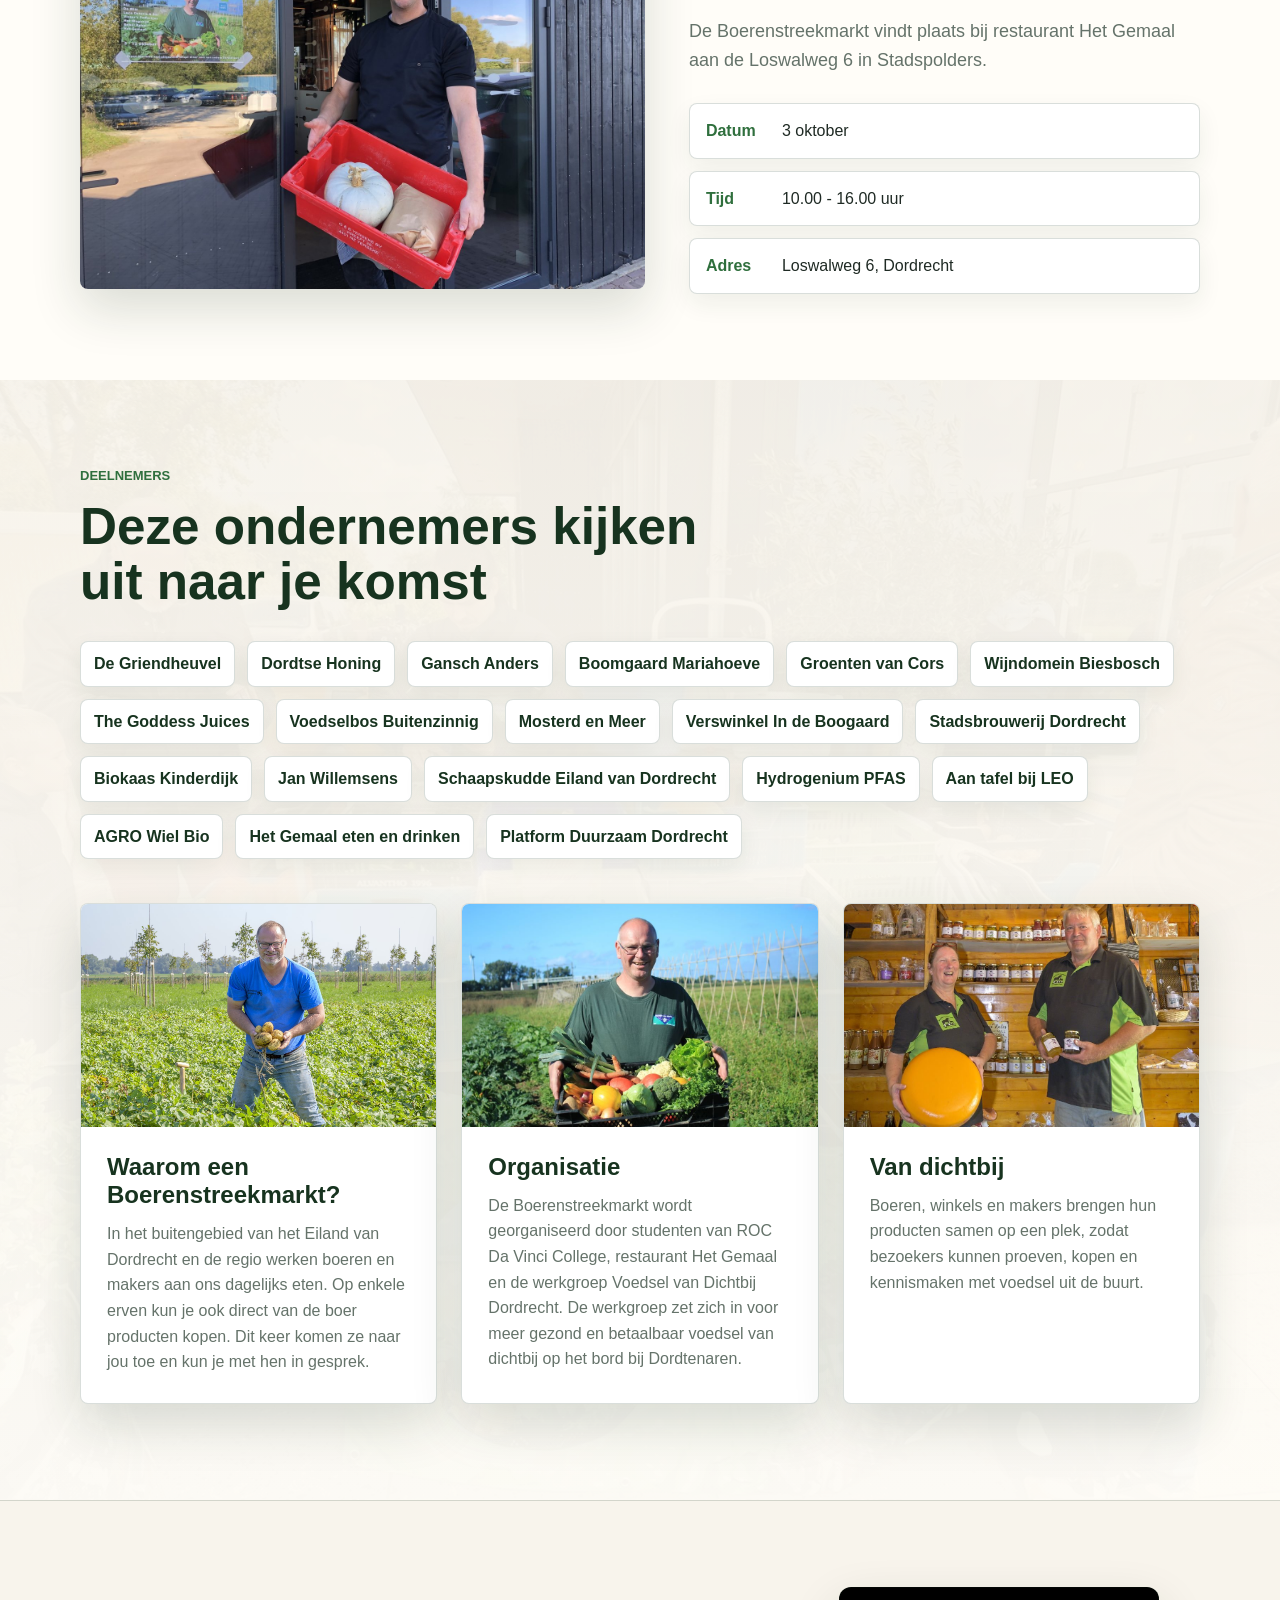
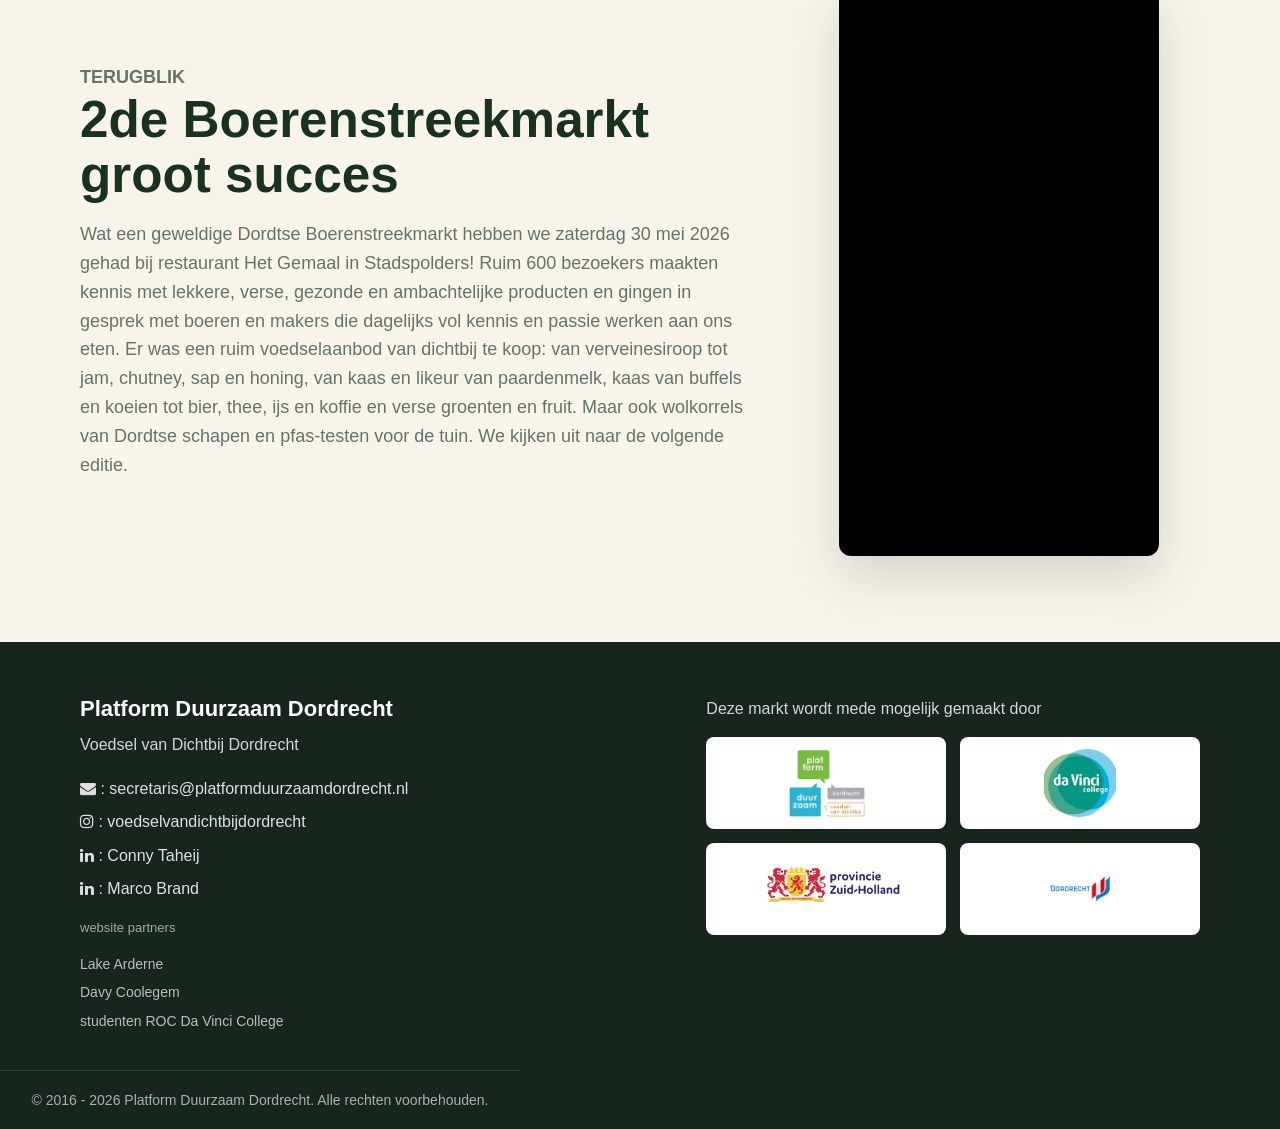
==== commit f6b2983f: "Add participant links and update website content; remove outdated document" ====
--- a/index.html
+++ b/index.html
@@ -134,19 +134,25 @@
                 </div>
 
                 <div class="participants">
-                    <span>Groenten van Cors</span>
-                    <span>Shirestal De Griendheuvel</span>
-                    <span>Willemsens Landbouw</span>
-                    <span>Biokaas Kinderdijk</span>
-                    <span>Wijndomein Biesbosch</span>
-                    <span>Verswinkel In de Bogaard</span>
-                    <span>Schaapskudde Eiland van Dordrecht</span>
-                    <span>'t Theewinkeltje</span>
-                    <span>Stadslandbouwpark Oude Beer</span>
-                    <span>Koffiebedrijf l'Amante</span>
-                    <span>Cooperatie De Veldfabriek</span>
-                    <span>Boerderij Daniel Walraven</span>
-                    <span>Restaurant LEO Leerpark</span>
+                    <a href="http://www.degriendheuvel.nl" target="_blank" rel="noopener"><span>De Griendheuvel</span></a>
+                    <a href="https://www.dordtsehoning.nl" target="_blank" rel="noopener"><span>Dordtse Honing</span></a>
+                    <a href="https://ganschanders.nl/" target="_blank" rel="noopener"><span>Gansch Anders</span></a>
+                    <a href="https://www.instagram.com/mariahoeve_dordrecht?stkn=MTltNDZ4ZDYxZHljaA%3D%3D" target="_blank" rel="noopener"><span>Boomgaard Mariahoeve</span></a>
+                    <a href="https://zorgboerderijdezuidpunt.nl/dgvc/" target="_blank" rel="noopener"><span>Groenten van Cors</span></a>
+                    <a href="https://wijndomein-biesbosch.nl" target="_blank" rel="noopener"><span>Wijndomein Biesbosch</span></a>
+                    <a href="https://thegoddessjuices.nl" target="_blank" rel="noopener"><span>The Goddess Juices</span></a>
+                    <a href="https://stichtingbuitenzinnig.nl/" target="_blank" rel="noopener"><span>Voedselbos Buitenzinnig</span></a>
+                    <a href="https://mosterdenmeer.nl" target="_blank" rel="noopener"><span>Mosterd en Meer</span></a>
+                    <a href="https://indebogaardagf.nl" target="_blank" rel="noopener"><span>Verswinkel In de Boogaard</span></a>
+                    <a href="https://stadsbrouwerijdordrecht.nl" target="_blank" rel="noopener"><span>Stadsbrouwerij Dordrecht</span></a>
+                    <a href="http://www.biokaaskinderdijk.nl/" target="_blank" rel="noopener"><span>Biokaas Kinderdijk</span></a>
+                    <a href="https://www.boerengroen.nl/dordts-local" target="_blank" rel="noopener"><span>Jan Willemsens</span></a>
+                    <a href="https://boerenvandordt.nl/boeren/schaapskudde-eiland-van-dordrecht" target="_blank" rel="noopener"><span>Schaapskudde Eiland van Dordrecht</span></a>
+                    <a href="https://hglab.nl/" target="_blank" rel="noopener"><span>Hydrogenium PFAS</span></a>
+                    <a href="https://www.aantafelbijleo.nl/" target="_blank" rel="noopener"><span>Aan tafel bij LEO</span></a>
+                    <span>AGRO Wiel Bio</span>
+                    <a href="https://www.gemaaldordrecht.nl/" target="_blank" rel="noopener"><span>Het Gemaal eten en drinken</span></a>
+                    <a href="https://www.platformduurzaamdordrecht.nl" target="_blank" rel="noopener"><span>Platform Duurzaam Dordrecht</span></a>
                 </div>
 
                 <div class="story-grid" id="waarom">
